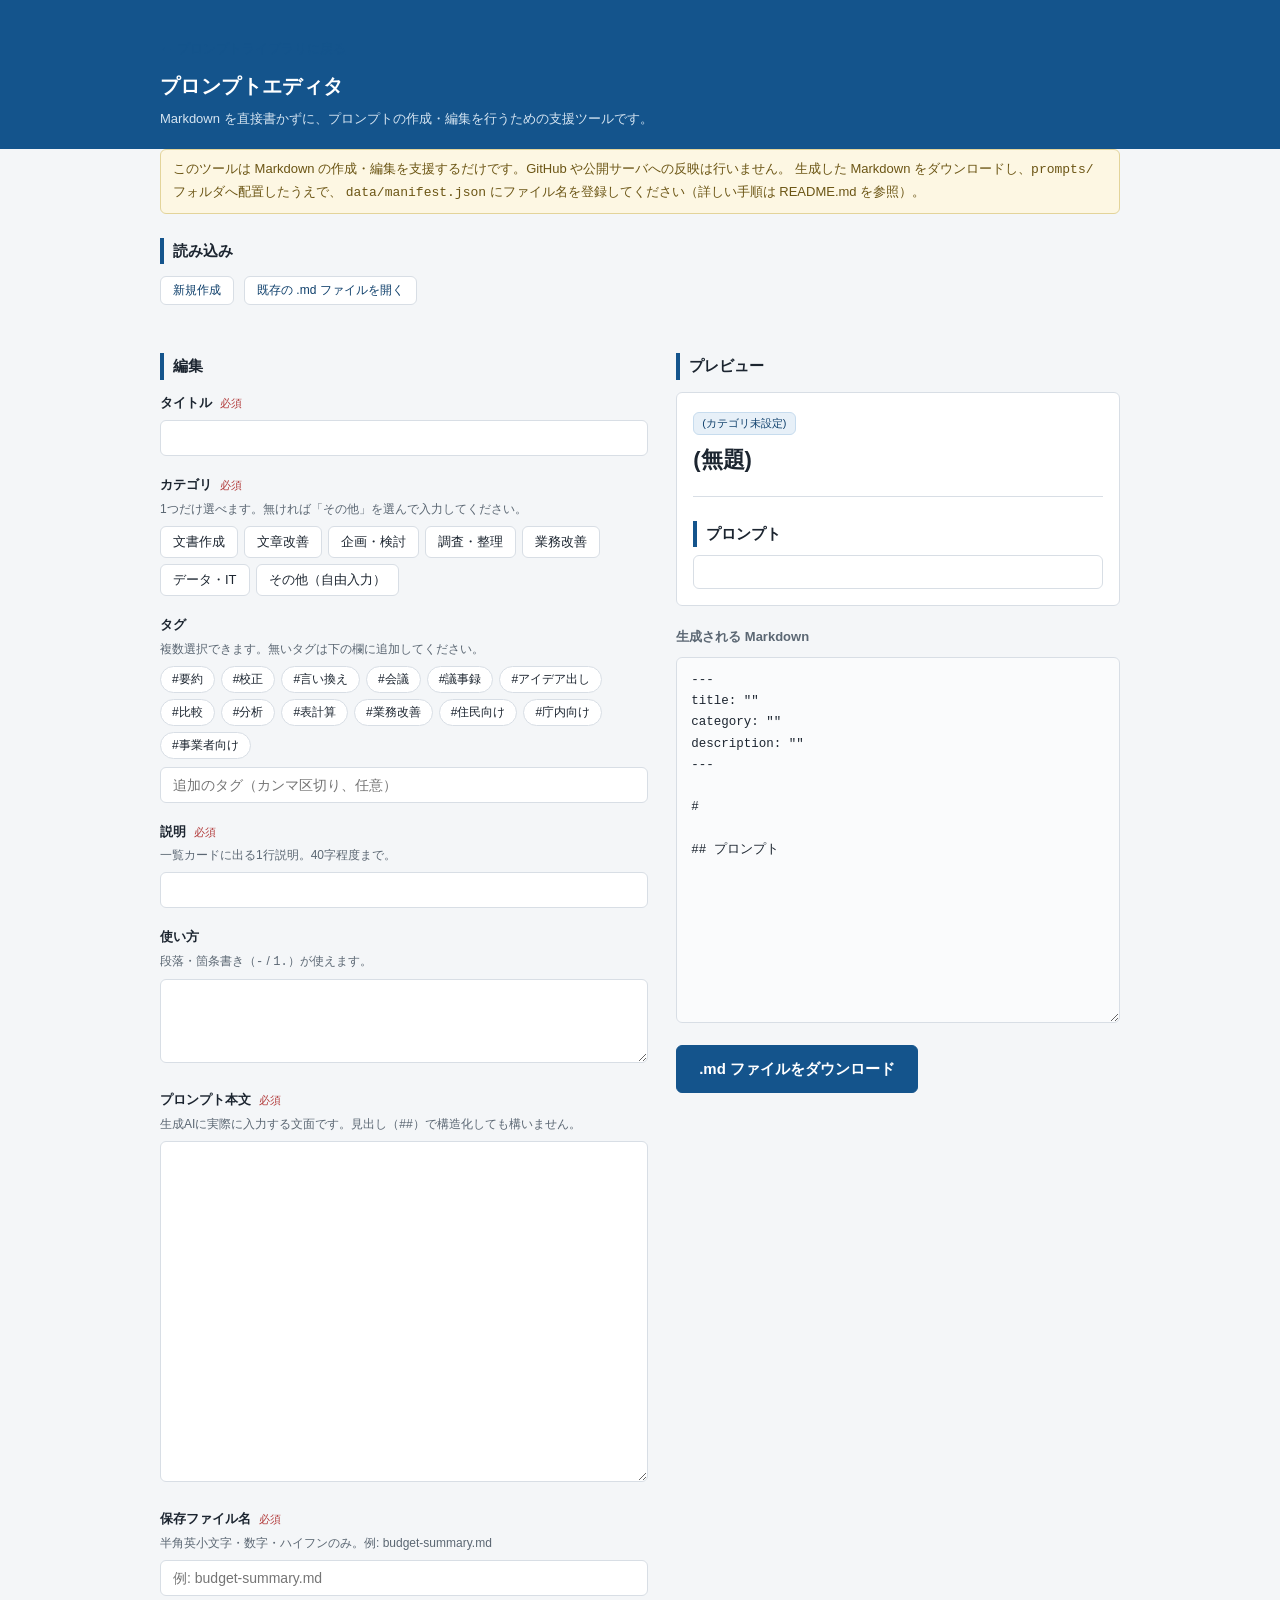
==== editor.html @ 0073bafc "プロンプトエディタ(editor.html)を追加 Markdown を直接書かずにプロンプトを作成・編集できる支援ツールを追加した。 front matter・本文の解析ロジックは js/promp" ====
<!DOCTYPE html>
<html lang="ja">
<head>
<meta charset="utf-8">
<meta name="viewport" content="width=device-width, initial-scale=1">
<title>プロンプトエディタ | プロンプトライブラリ</title>
<link rel="icon" href="data:image/svg+xml,%3Csvg xmlns=%27http://www.w3.org/2000/svg%27 viewBox=%270 0 16 16%27%3E%3Crect width=%2716%27 height=%2716%27 rx=%273%27 fill=%27%2314548c%27/%3E%3Cpath d=%27M4 5h8M4 8h8M4 11h5%27 stroke=%27%23fff%27 stroke-width=%271.5%27 stroke-linecap=%27round%27/%3E%3C/svg%3E">
<link rel="stylesheet" href="css/style.css">
<link rel="stylesheet" href="css/editor.css">
</head>
<body>

<header class="site-header">
  <div class="container">
    <a class="back-link" href="index.html">← プロンプトライブラリに戻る</a>
    <h1 class="site-title">プロンプトエディタ</h1>
    <p class="site-lead">Markdown を直接書かずに、プロンプトの作成・編集を行うための支援ツールです。</p>
  </div>
</header>

<main class="container editor-main">

  <div class="notice">
    このツールは Markdown の作成・編集を支援するだけです。GitHub や公開サーバへの反映は行いません。
    生成した Markdown をダウンロードし、<code>prompts/</code> フォルダへ配置したうえで、
    <code>data/manifest.json</code> にファイル名を登録してください（詳しい手順は README.md を参照）。
  </div>

  <section class="editor-section">
    <h2 class="editor-section-title">読み込み</h2>
    <div class="load-row">
      <button type="button" id="btn-new" class="button button-quiet">新規作成</button>
      <label class="button button-quiet file-label">
        既存の .md ファイルを開く
        <input type="file" id="file-input" accept=".md,.markdown,text/markdown" hidden>
      </label>
      <span id="load-status" class="load-status" role="status"></span>
    </div>
  </section>

  <div class="editor-grid">

    <section class="editor-section form-section">
      <h2 class="editor-section-title">編集</h2>

      <div class="field">
        <label for="f-title">タイトル <span class="req">必須</span></label>
        <input type="text" id="f-title" maxlength="60" autocomplete="off">
      </div>

      <div class="field">
        <span class="field-label">カテゴリ <span class="req">必須</span><span class="field-note">1つだけ選べます。無ければ「その他」を選んで入力してください。</span></span>
        <div id="category-chips" class="chips"></div>
        <input type="text" id="f-category-custom" class="field-inline-input" placeholder="カテゴリ名を入力" hidden autocomplete="off">
      </div>

      <div class="field">
        <span class="field-label">タグ<span class="field-note">複数選択できます。無いタグは下の欄に追加してください。</span></span>
        <div id="tag-chips" class="chips"></div>
        <input type="text" id="f-tags-custom" class="field-inline-input" placeholder="追加のタグ（カンマ区切り、任意）" autocomplete="off">
      </div>

      <div class="field">
        <label for="f-description">説明 <span class="req">必須</span><span class="field-note">一覧カードに出る1行説明。40字程度まで。</span></label>
        <input type="text" id="f-description" maxlength="80" autocomplete="off">
      </div>

      <div class="field">
        <label for="f-usage">使い方<span class="field-note">段落・箇条書き（<code>-</code> / <code>1.</code>）が使えます。</span></label>
        <textarea id="f-usage" rows="4"></textarea>
      </div>

      <div class="field">
        <label for="f-prompt">プロンプト本文 <span class="req">必須</span><span class="field-note">生成AIに実際に入力する文面です。見出し（##）で構造化しても構いません。</span></label>
        <textarea id="f-prompt" rows="14"></textarea>
      </div>

      <div class="field">
        <label for="f-filename">保存ファイル名 <span class="req">必須</span><span class="field-note">半角英小文字・数字・ハイフンのみ。例: budget-summary.md</span></label>
        <input type="text" id="f-filename" placeholder="例: budget-summary.md" autocomplete="off">
        <p id="filename-error" class="field-error" hidden></p>
      </div>
    </section>

    <section class="editor-section preview-section">
      <h2 class="editor-section-title">プレビュー</h2>
      <article id="preview-detail" class="detail preview-detail"></article>

      <h3 class="raw-heading">生成される Markdown</h3>
      <textarea id="raw-output" class="raw-output" readonly rows="16" aria-label="生成される Markdown"></textarea>

      <div class="save-row">
        <button type="button" id="btn-download" class="button button-primary" disabled>.md ファイルをダウンロード</button>
      </div>

      <div id="manifest-hint" class="notice manifest-hint" hidden>
        保存後、<code>prompts/</code> フォルダへ配置し、<code>data/manifest.json</code> の <code>prompts</code> 配列に次の行を追加してください。
        <pre class="manifest-snippet" id="manifest-snippet"></pre>
      </div>
    </section>

  </div>

</main>

<script src="js/prompt-parser.js"></script>
<script src="js/markdown.js"></script>
<script src="js/editor.js"></script>
</body>
</html>
---- css/style.css ----
/* Prompt Library — 画面スタイル（外部フォント・CDN 不使用） */

:root {
  --ink: #1c2530;
  --ink-soft: #5b6773;
  --line: #d8dee5;
  --line-soft: #e8ecf0;
  --bg: #f4f6f8;
  --panel: #ffffff;
  --accent: #14548c;
  --accent-dark: #0e3f6b;
  --accent-soft: #e7f0f8;
  --radius: 6px;
}

* { box-sizing: border-box; }

/* hidden 属性を .active-filters などの display 指定より優先させる */
[hidden] { display: none !important; }

html { scroll-behavior: smooth; }

body {
  margin: 0;
  background: var(--bg);
  color: var(--ink);
  font-family: "Meiryo", "Yu Gothic UI", "Yu Gothic", "Hiragino Kaku Gothic ProN", sans-serif;
  font-size: 15px;
  line-height: 1.75;
}

.container {
  max-width: 1000px;
  margin: 0 auto;
  padding: 0 20px;
}

/* ---------- ヘッダー / フッター ---------- */

.site-header {
  background: var(--accent);
  color: #fff;
  padding: 18px 0;
}

.site-title {
  margin: 0;
  font-size: 20px;
  letter-spacing: .02em;
}

.site-lead {
  margin: 4px 0 0;
  font-size: 13px;
  color: #d6e5f2;
}

.site-footer {
  margin-top: 48px;
  padding: 16px 0 32px;
  border-top: 1px solid var(--line);
  color: var(--ink-soft);
  font-size: 12px;
}

.site-footer p { margin: 0; }
.footer-editor-link { margin-top: 4px; }
.footer-editor-link a { color: var(--ink-soft); }

kbd {
  border: 1px solid var(--line);
  border-bottom-width: 2px;
  border-radius: 4px;
  padding: 0 5px;
  background: #fff;
  font-family: inherit;
  font-size: 11px;
}

/* ---------- 状態表示 ---------- */

.status {
  margin: 32px 0;
  color: var(--ink-soft);
}

.error {
  background: #fdf2f2;
  border: 1px solid #e6b8b8;
  border-left: 4px solid #b23b3b;
  border-radius: var(--radius);
  padding: 16px 20px;
  color: #7a2626;
}

.error p { margin: 0 0 8px; }
.error p:last-child { margin-bottom: 0; }
.error-hint { font-size: 13px; }

.notice {
  margin: 0 0 10px;
  padding: 8px 12px;
  background: #fdf7e3;
  border: 1px solid #e3d49a;
  border-radius: var(--radius);
  font-size: 13px;
  color: #6b5514;
}

/* ---------- 検索 ---------- */

.search-box {
  margin: 24px 0 20px;
}

.search-label {
  display: block;
  font-size: 13px;
  font-weight: bold;
  margin-bottom: 6px;
}

.search-input {
  width: 100%;
  padding: 12px 14px;
  font-size: 17px;
  font-family: inherit;
  color: var(--ink);
  background: var(--panel);
  border: 1px solid var(--line);
  border-radius: var(--radius);
}

.search-input:focus {
  outline: 2px solid var(--accent);
  outline-offset: 1px;
  border-color: var(--accent);
}

.search-hint {
  margin: 6px 0 0;
  font-size: 12px;
  color: var(--ink-soft);
}

/* ---------- 絞り込み ---------- */

.filter-group { margin-bottom: 16px; }

.filter-title {
  margin: 0 0 8px;
  font-size: 13px;
  font-weight: bold;
}

.filter-note {
  margin-left: 8px;
  font-weight: normal;
  color: var(--ink-soft);
  font-size: 12px;
}

.chips {
  display: flex;
  flex-wrap: wrap;
  gap: 6px;
}

.chip {
  display: inline-flex;
  align-items: center;
  gap: 6px;
  font: inherit;
  font-size: 13px;
  line-height: 1.4;
  cursor: pointer;
  background: var(--panel);
  color: var(--ink);
  border: 1px solid var(--line);
}

/* カテゴリは四角い区分、タグは丸いピルにして役割の違いを見た目で示す */
.chip-category {
  padding: 6px 12px;
  border-radius: var(--radius);
}

.chip-tag {
  padding: 4px 11px;
  border-radius: 999px;
  font-size: 12px;
}

.chip:hover { border-color: var(--accent); color: var(--accent); }

.chip:focus-visible {
  outline: 2px solid var(--accent);
  outline-offset: 1px;
}

.chip.is-on {
  background: var(--accent);
  border-color: var(--accent);
  color: #fff;
  font-weight: bold;
}

.chip.is-on:hover { background: var(--accent-dark); color: #fff; }

.chip.is-empty {
  color: #a7b0b9;
  background: #fafbfc;
}

.chip-count {
  font-size: 11px;
  color: var(--ink-soft);
  font-weight: normal;
}

.chip.is-on .chip-count { color: #cfe1f0; }
.chip.is-empty .chip-count { color: #bcc4cc; }

/* ---------- 現在の絞り込み ---------- */

.active-filters {
  display: flex;
  flex-wrap: wrap;
  align-items: center;
  gap: 8px;
  margin: 16px 0;
  padding: 10px 14px;
  background: var(--accent-soft);
  border: 1px solid #c7dcee;
  border-radius: var(--radius);
}

.active-label {
  font-size: 12px;
  font-weight: bold;
  color: var(--accent-dark);
}

.active-item {
  display: inline-flex;
  align-items: center;
  gap: 6px;
  font: inherit;
  font-size: 12px;
  padding: 3px 10px;
  background: var(--panel);
  border: 1px solid #b6cfe3;
  border-radius: 999px;
  color: var(--accent-dark);
  cursor: pointer;
}

.active-item:hover { background: #fff0f0; border-color: #d09a9a; color: #8a2b2b; }
.active-x { font-size: 14px; line-height: 1; }

.active-reset {
  margin-left: auto;
  font: inherit;
  font-size: 12px;
  padding: 3px 10px;
  background: transparent;
  border: 1px solid var(--accent);
  border-radius: var(--radius);
  color: var(--accent-dark);
  cursor: pointer;
}

.active-reset:hover { background: var(--accent); color: #fff; }

/* ---------- 一覧 ---------- */

.results-header {
  display: flex;
  align-items: baseline;
  margin: 18px 0 10px;
}

.count { font-size: 13px; color: var(--ink-soft); }

.results {
  display: grid;
  grid-template-columns: repeat(auto-fill, minmax(300px, 1fr));
  gap: 12px;
}

.card {
  display: flex;
  flex-direction: column;
  background: var(--panel);
  border: 1px solid var(--line);
  border-radius: var(--radius);
}

.card:hover { border-color: var(--accent); }

.card-main {
  display: block;
  padding: 14px 16px 10px;
  text-decoration: none;
  color: inherit;
  flex: 1;
}

.card-main:focus-visible {
  outline: 2px solid var(--accent);
  outline-offset: -2px;
}

.card-category {
  display: inline-block;
  font-size: 11px;
  padding: 1px 8px;
  border-radius: var(--radius);
  background: var(--accent-soft);
  color: var(--accent-dark);
  border: 1px solid #c7dcee;
}

.card-title {
  margin: 8px 0 4px;
  font-size: 15px;
  line-height: 1.5;
  color: var(--accent-dark);
}

.card-main:hover .card-title { text-decoration: underline; }

.card-description {
  margin: 0;
  font-size: 13px;
  color: var(--ink-soft);
}

.card-footer {
  display: flex;
  align-items: flex-end;
  justify-content: space-between;
  gap: 10px;
  padding: 0 16px 12px;
}

.card-tags, .detail-tags {
  display: flex;
  flex-wrap: wrap;
  gap: 4px;
}

.tag {
  font-size: 11px;
  padding: 1px 8px;
  border-radius: 999px;
  background: #f0f3f6;
  border: 1px solid var(--line-soft);
  color: var(--ink-soft);
}

.tag-button {
  font-family: inherit;
  cursor: pointer;
}

.tag-button:hover {
  background: var(--accent-soft);
  border-color: #c7dcee;
  color: var(--accent-dark);
}

.tag-button:focus-visible {
  outline: 2px solid var(--accent);
  outline-offset: 1px;
}

.empty {
  grid-column: 1 / -1;
  padding: 32px 0;
  text-align: center;
  color: var(--ink-soft);
}

.link-button {
  font: inherit;
  background: none;
  border: none;
  padding: 0 0 0 6px;
  color: var(--accent);
  text-decoration: underline;
  cursor: pointer;
}

/* ---------- ボタン ---------- */

.button {
  font: inherit;
  cursor: pointer;
  border-radius: var(--radius);
  white-space: nowrap;
}

.button:focus-visible {
  outline: 2px solid var(--accent);
  outline-offset: 2px;
}

.button-primary {
  padding: 10px 22px;
  font-size: 15px;
  font-weight: bold;
  background: var(--accent);
  border: 1px solid var(--accent);
  color: #fff;
}

.button-primary:hover { background: var(--accent-dark); }

.button-quiet {
  padding: 3px 12px;
  font-size: 12px;
  background: var(--panel);
  border: 1px solid var(--line);
  color: var(--accent-dark);
}

.button-quiet:hover { border-color: var(--accent); background: var(--accent-soft); }

.button.is-done {
  background: #1c6b45;
  border-color: #1c6b45;
  color: #fff;
}

/* ---------- 詳細 ---------- */

.detail { padding-bottom: 8px; }

.back-link {
  display: inline-block;
  margin: 20px 0 12px;
  font-size: 13px;
  color: var(--accent);
}

.detail-header {
  padding-bottom: 14px;
  border-bottom: 1px solid var(--line);
}

.detail-title {
  margin: 8px 0 6px;
  font-size: 22px;
  line-height: 1.5;
}

.detail-description {
  margin: 0 0 10px;
  color: var(--ink-soft);
}

.detail-section { margin-top: 24px; }

.detail-section h3 {
  margin: 0 0 8px;
  font-size: 15px;
  padding-left: 9px;
  border-left: 4px solid var(--accent);
}

.prose { font-size: 14px; }
.prose p { margin: 0 0 8px; }
.prose ul, .prose ol { margin: 0 0 8px; padding-left: 1.6em; }
.prose code {
  background: #eef1f4;
  border-radius: 3px;
  padding: 1px 4px;
  font-size: 13px;
}

.prompt-bar {
  display: flex;
  align-items: center;
  justify-content: space-between;
  gap: 12px;
  flex-wrap: wrap;
  margin-bottom: 10px;
}

.prompt-bar h3 { margin: 0; }

.prompt-body {
  margin: 0;
  padding: 16px 18px;
  background: var(--panel);
  border: 1px solid var(--line);
  border-radius: var(--radius);
  font-family: "Consolas", "Menlo", "Yu Gothic", monospace;
  font-size: 13.5px;
  line-height: 1.85;
  white-space: pre-wrap;
  word-break: break-word;
  overflow-wrap: anywhere;
}

/* ---------- 補助 ---------- */

.sr-only {
  position: absolute;
  width: 1px;
  height: 1px;
  padding: 0;
  margin: -1px;
  overflow: hidden;
  clip: rect(0 0 0 0);
  white-space: nowrap;
  border: 0;
}

@media (max-width: 640px) {
  .results { grid-template-columns: 1fr; }
  .container { padding: 0 14px; }
  .active-reset { margin-left: 0; }
}

/* 詳細を開いたときにフォーカスを移すが、輪郭線は表示しない */
.detail:focus { outline: none; }
---- css/editor.css ----
/* プロンプトエディタ専用スタイル（style.css を前提に、フォーム・プレビューの分だけ追加する） */

.editor-main { padding-bottom: 40px; }

.back-link { display: inline-block; margin-bottom: 8px; }

.editor-section { margin: 24px 0; }

.editor-section-title {
  margin: 0 0 12px;
  font-size: 15px;
  padding-left: 9px;
  border-left: 4px solid var(--accent);
}

.load-row {
  display: flex;
  align-items: center;
  flex-wrap: wrap;
  gap: 10px;
}

.file-label { display: inline-flex; align-items: center; }

.load-status {
  font-size: 13px;
  color: var(--ink-soft);
}

.editor-grid {
  display: grid;
  grid-template-columns: minmax(0, 1.1fr) minmax(0, 1fr);
  gap: 28px;
  align-items: start;
}

.field { margin-bottom: 18px; }

.field label,
.field-label {
  display: block;
  font-size: 13px;
  font-weight: bold;
  margin-bottom: 6px;
}

.req {
  margin-left: 4px;
  font-size: 11px;
  font-weight: normal;
  color: #b23b3b;
}

.field-note {
  display: block;
  margin-top: 2px;
  font-weight: normal;
  color: var(--ink-soft);
  font-size: 12px;
}

.field input[type="text"],
.field textarea,
.field-inline-input {
  width: 100%;
  padding: 9px 12px;
  font-size: 14px;
  font-family: inherit;
  color: var(--ink);
  background: var(--panel);
  border: 1px solid var(--line);
  border-radius: var(--radius);
}

.field-inline-input { margin-top: 8px; }

.field input:focus,
.field textarea:focus,
.field-inline-input:focus {
  outline: 2px solid var(--accent);
  outline-offset: 1px;
  border-color: var(--accent);
}

.field textarea { resize: vertical; }

#f-prompt {
  font-family: "Consolas", "Menlo", "Yu Gothic", monospace;
  font-size: 13.5px;
  line-height: 1.7;
}

.field-error {
  margin: 6px 0 0;
  font-size: 12px;
  color: #b23b3b;
}

.preview-section { position: sticky; top: 12px; }

.preview-detail {
  padding: 4px 0 8px;
  border: 1px solid var(--line);
  border-radius: var(--radius);
  padding: 16px;
  background: var(--panel);
  min-height: 80px;
}

.raw-heading {
  margin: 20px 0 8px;
  font-size: 13px;
  color: var(--ink-soft);
}

.raw-output {
  width: 100%;
  padding: 12px 14px;
  font-family: "Consolas", "Menlo", "Yu Gothic", monospace;
  font-size: 12.5px;
  line-height: 1.7;
  color: var(--ink);
  background: #fafbfc;
  border: 1px solid var(--line);
  border-radius: var(--radius);
  resize: vertical;
}

.save-row { margin-top: 14px; }

.manifest-hint { margin-top: 14px; font-size: 13px; }

.manifest-snippet {
  margin: 8px 0 0;
  padding: 8px 10px;
  background: #fff;
  border: 1px solid #e3d49a;
  border-radius: var(--radius);
  font-family: "Consolas", "Menlo", "Yu Gothic", monospace;
  font-size: 12.5px;
  white-space: pre-wrap;
  word-break: break-word;
}

@media (max-width: 900px) {
  .editor-grid { grid-template-columns: 1fr; }
  .preview-section { position: static; }
}
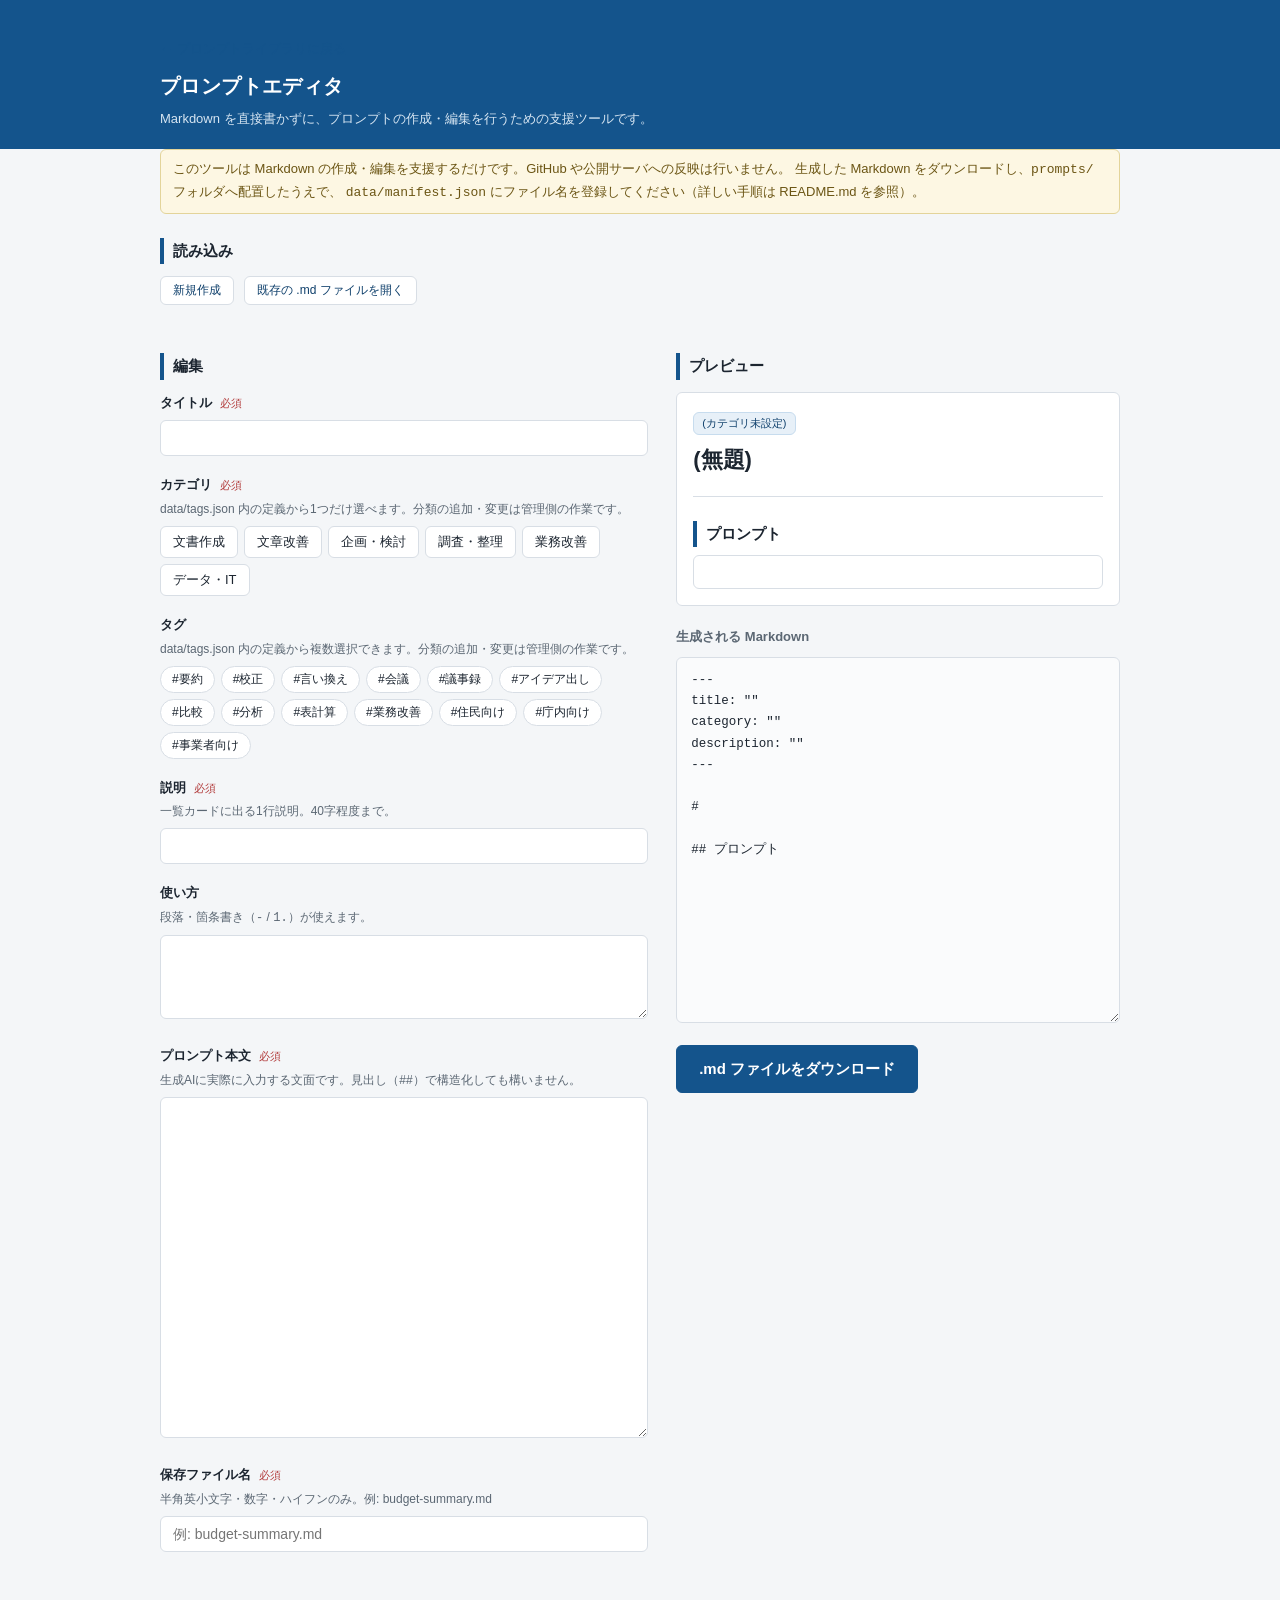
==== commit 41bc4def: "Editorのカテゴリ・タグ選択を定義済み値のみに限定 カテゴリの自由入力（その他）とタグの自由追加欄を削除し、data/tags.json に定義された値からの選択のみに限定した。分類体系の追加・変" ====
--- a/editor.html
+++ b/editor.html
@@ -49,15 +49,15 @@
       </div>
 
       <div class="field">
-        <span class="field-label">カテゴリ <span class="req">必須</span><span class="field-note">1つだけ選べます。無ければ「その他」を選んで入力してください。</span></span>
+        <span class="field-label">カテゴリ <span class="req">必須</span><span class="field-note">data/tags.json 内の定義から1つだけ選べます。分類の追加・変更は管理側の作業です。</span></span>
         <div id="category-chips" class="chips"></div>
-        <input type="text" id="f-category-custom" class="field-inline-input" placeholder="カテゴリ名を入力" hidden autocomplete="off">
+        <p id="category-warning" class="field-warning" hidden></p>
       </div>
 
       <div class="field">
-        <span class="field-label">タグ<span class="field-note">複数選択できます。無いタグは下の欄に追加してください。</span></span>
+        <span class="field-label">タグ<span class="field-note">data/tags.json 内の定義から複数選択できます。分類の追加・変更は管理側の作業です。</span></span>
         <div id="tag-chips" class="chips"></div>
-        <input type="text" id="f-tags-custom" class="field-inline-input" placeholder="追加のタグ（カンマ区切り、任意）" autocomplete="off">
+        <p id="tag-warning" class="field-warning" hidden></p>
       </div>
 
       <div class="field">
--- a/css/editor.css
+++ b/css/editor.css
@@ -60,8 +60,7 @@
 }
 
 .field input[type="text"],
-.field textarea,
-.field-inline-input {
+.field textarea {
   width: 100%;
   padding: 9px 12px;
   font-size: 14px;
@@ -72,17 +71,29 @@
   border-radius: var(--radius);
 }
 
-.field-inline-input { margin-top: 8px; }
-
 .field input:focus,
-.field textarea:focus,
-.field-inline-input:focus {
+.field textarea:focus {
   outline: 2px solid var(--accent);
   outline-offset: 1px;
   border-color: var(--accent);
 }
 
 .field textarea { resize: vertical; }
+
+/* 未定義（data/tags.json に無い）カテゴリ・タグの表示。追加はできず、値の保持と削除のみ操作できる。 */
+.chip-unknown {
+  background: #fdf7e3;
+  border-color: #e3d49a;
+  color: #6b5514;
+}
+
+.chip-unknown:hover { background: #fbefc9; border-color: #d8c374; color: #6b5514; }
+
+.field-warning {
+  margin: 8px 0 0;
+  font-size: 12px;
+  color: #6b5514;
+}
 
 #f-prompt {
   font-family: "Consolas", "Menlo", "Yu Gothic", monospace;
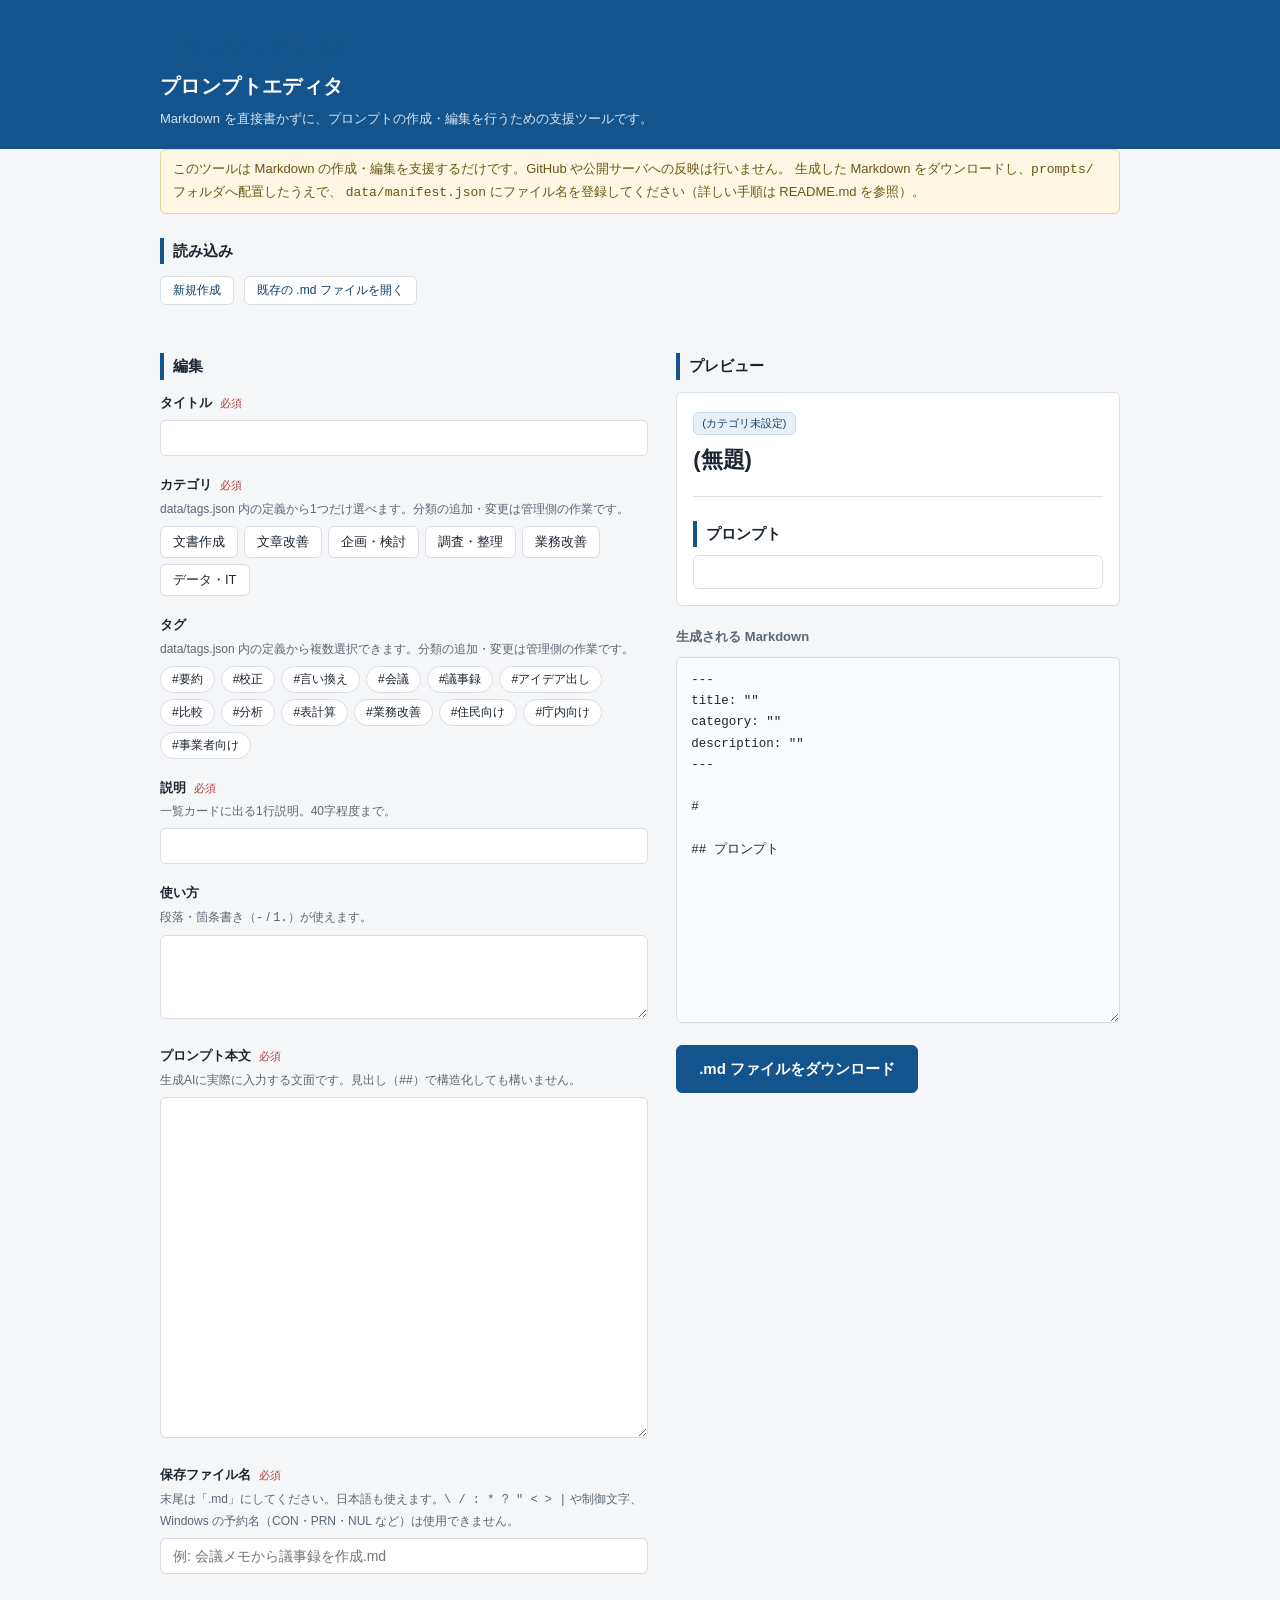
==== commit 6077a80b: "Editorの保存ファイル名を日本語対応・Windows安全な検証に変更 これまで「半角英小文字・数字・ハイフンのみ」に制限していた保存ファイル 名を、日本語を含む Windows / IIS で安全" ====
--- a/editor.html
+++ b/editor.html
@@ -76,8 +76,8 @@
       </div>
 
       <div class="field">
-        <label for="f-filename">保存ファイル名 <span class="req">必須</span><span class="field-note">半角英小文字・数字・ハイフンのみ。例: budget-summary.md</span></label>
-        <input type="text" id="f-filename" placeholder="例: budget-summary.md" autocomplete="off">
+        <label for="f-filename">保存ファイル名 <span class="req">必須</span><span class="field-note">末尾は「.md」にしてください。日本語も使えます。<code>\ / : * ? " &lt; &gt; |</code> や制御文字、Windows の予約名（CON・PRN・NUL など）は使用できません。</span></label>
+        <input type="text" id="f-filename" placeholder="例: 会議メモから議事録を作成.md" autocomplete="off">
         <p id="filename-error" class="field-error" hidden></p>
       </div>
     </section>
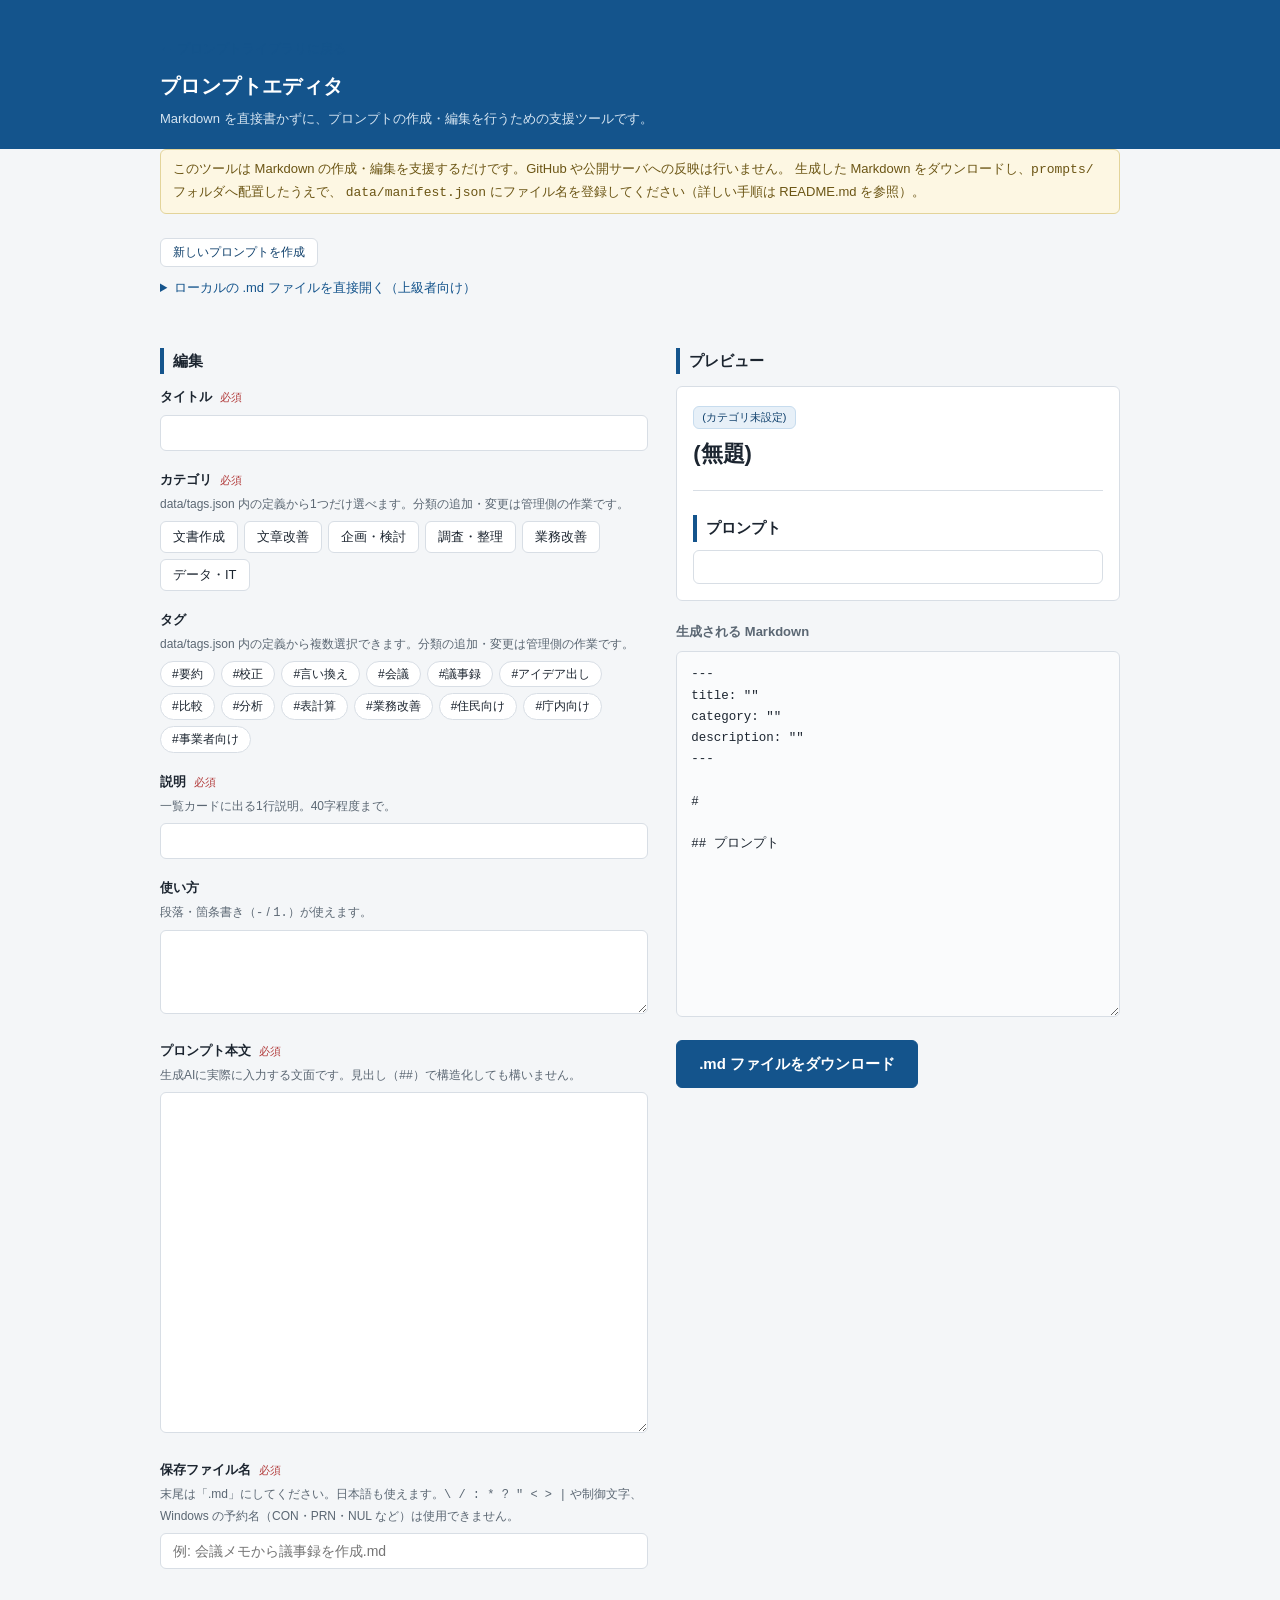
==== commit 7b15f760: "一般職員向けの導線を整理（プロンプトの共有・編集への入口を追加） README やファイル構成を意識しなくても「探す・共有する・改善する」を 直感的に行えるよう、静的構成のままナビゲーションを整理した" ====
--- a/editor.html
+++ b/editor.html
@@ -27,15 +27,17 @@
   </div>
 
   <section class="editor-section">
-    <h2 class="editor-section-title">読み込み</h2>
     <div class="load-row">
-      <button type="button" id="btn-new" class="button button-quiet">新規作成</button>
+      <button type="button" id="btn-new" class="button button-quiet">新しいプロンプトを作成</button>
+      <span id="load-status" class="load-status" role="status"></span>
+    </div>
+    <details class="aux-load">
+      <summary>ローカルの .md ファイルを直接開く（上級者向け）</summary>
       <label class="button button-quiet file-label">
-        既存の .md ファイルを開く
+        ファイルを選択
         <input type="file" id="file-input" accept=".md,.markdown,text/markdown" hidden>
       </label>
-      <span id="load-status" class="load-status" role="status"></span>
-    </div>
+    </details>
   </section>
 
   <div class="editor-grid">
--- a/css/style.css
+++ b/css/style.css
@@ -43,6 +43,14 @@
   padding: 18px 0;
 }
 
+.site-header-inner {
+  display: flex;
+  align-items: center;
+  justify-content: space-between;
+  flex-wrap: wrap;
+  gap: 12px;
+}
+
 .site-title {
   margin: 0;
   font-size: 20px;
@@ -55,6 +63,25 @@
   color: #d6e5f2;
 }
 
+/* ヘッダー上の主要導線（新しいプロンプトを共有する） */
+.button-cta {
+  flex-shrink: 0;
+  padding: 10px 18px;
+  font-size: 14px;
+  font-weight: bold;
+  background: #fff;
+  border: 1px solid #fff;
+  color: var(--accent-dark);
+  text-decoration: none;
+}
+
+.button-cta:hover { background: #eef4fa; }
+
+.button-cta:focus-visible {
+  outline: 2px solid #fff;
+  outline-offset: 2px;
+}
+
 .site-footer {
   margin-top: 48px;
   padding: 16px 0 32px;
@@ -64,8 +91,6 @@
 }
 
 .site-footer p { margin: 0; }
-.footer-editor-link { margin-top: 4px; }
-.footer-editor-link a { color: var(--ink-soft); }
 
 kbd {
   border: 1px solid var(--line);
@@ -395,10 +420,12 @@
 /* ---------- ボタン ---------- */
 
 .button {
+  display: inline-block;
   font: inherit;
   cursor: pointer;
   border-radius: var(--radius);
   white-space: nowrap;
+  text-decoration: none;
 }
 
 .button:focus-visible {
@@ -489,6 +516,13 @@
 }
 
 .prompt-bar h3 { margin: 0; }
+
+.prompt-bar-actions {
+  display: flex;
+  align-items: center;
+  gap: 10px;
+  flex-wrap: wrap;
+}
 
 .prompt-body {
   margin: 0;
--- a/css/editor.css
+++ b/css/editor.css
@@ -26,6 +26,20 @@
   font-size: 13px;
   color: var(--ink-soft);
 }
+
+/* 補助的な読み込み手段（ローカルファイルを直接開く）。主要導線にはしない。 */
+.aux-load {
+  margin-top: 10px;
+  font-size: 13px;
+  color: var(--ink-soft);
+}
+
+.aux-load summary {
+  cursor: pointer;
+  color: var(--accent);
+}
+
+.aux-load .file-label { margin-top: 8px; }
 
 .editor-grid {
   display: grid;
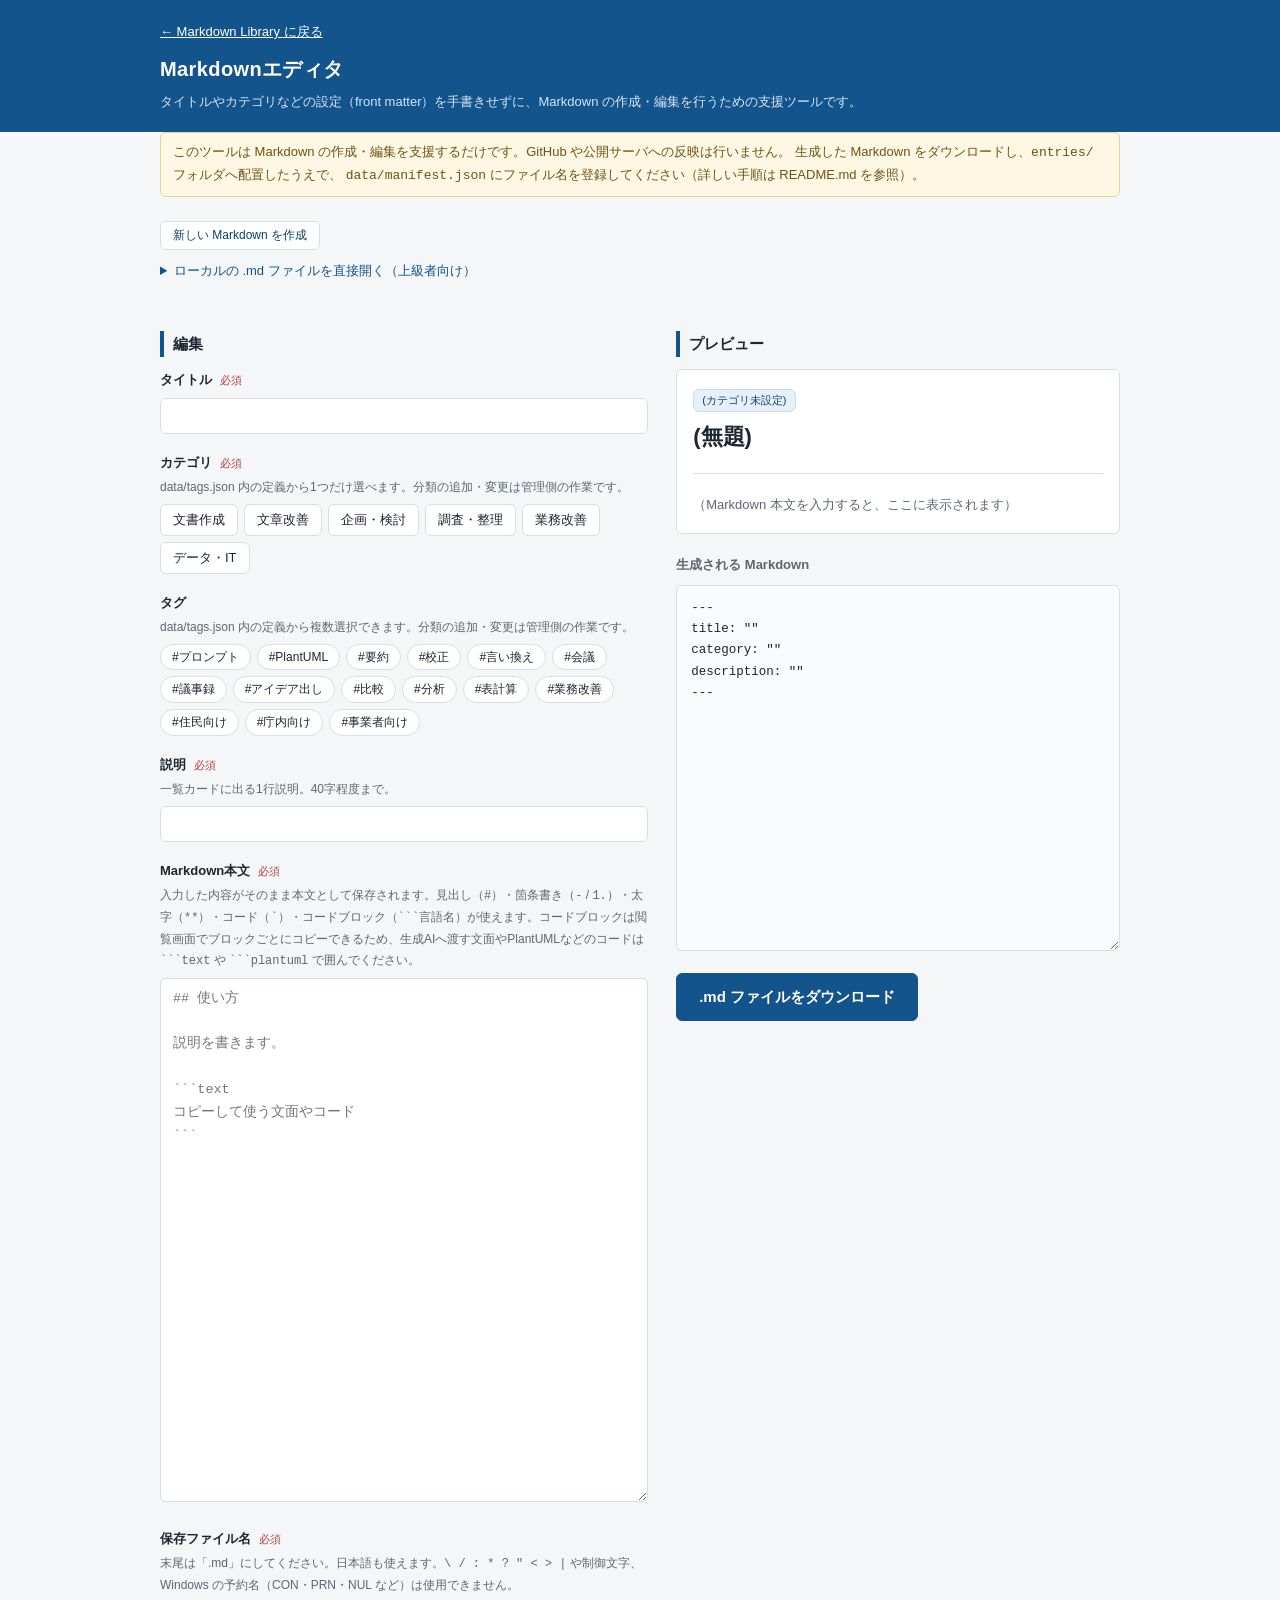
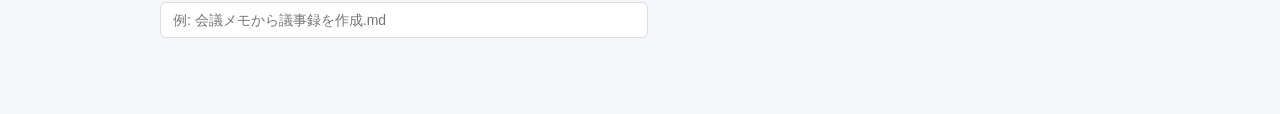
==== commit 5a4d0e31: "プロンプトライブラリを汎用の Markdown Library へ一般化 - prompts/ → entries/、manifest.json の prompts → entries に変更 - j" ====
--- a/editor.html
+++ b/editor.html
@@ -3,7 +3,7 @@
 <head>
 <meta charset="utf-8">
 <meta name="viewport" content="width=device-width, initial-scale=1">
-<title>プロンプトエディタ | プロンプトライブラリ</title>
+<title>Markdownエディタ | Markdown Library</title>
 <link rel="icon" href="data:image/svg+xml,%3Csvg xmlns=%27http://www.w3.org/2000/svg%27 viewBox=%270 0 16 16%27%3E%3Crect width=%2716%27 height=%2716%27 rx=%273%27 fill=%27%2314548c%27/%3E%3Cpath d=%27M4 5h8M4 8h8M4 11h5%27 stroke=%27%23fff%27 stroke-width=%271.5%27 stroke-linecap=%27round%27/%3E%3C/svg%3E">
 <link rel="stylesheet" href="css/style.css">
 <link rel="stylesheet" href="css/editor.css">
@@ -12,9 +12,9 @@
 
 <header class="site-header">
   <div class="container">
-    <a class="back-link" href="index.html">← プロンプトライブラリに戻る</a>
-    <h1 class="site-title">プロンプトエディタ</h1>
-    <p class="site-lead">Markdown を直接書かずに、プロンプトの作成・編集を行うための支援ツールです。</p>
+    <a class="back-link" href="index.html">← Markdown Library に戻る</a>
+    <h1 class="site-title">Markdownエディタ</h1>
+    <p class="site-lead">タイトルやカテゴリなどの設定（front matter）を手書きせずに、Markdown の作成・編集を行うための支援ツールです。</p>
   </div>
 </header>
 
@@ -22,13 +22,13 @@
 
   <div class="notice">
     このツールは Markdown の作成・編集を支援するだけです。GitHub や公開サーバへの反映は行いません。
-    生成した Markdown をダウンロードし、<code>prompts/</code> フォルダへ配置したうえで、
+    生成した Markdown をダウンロードし、<code>entries/</code> フォルダへ配置したうえで、
     <code>data/manifest.json</code> にファイル名を登録してください（詳しい手順は README.md を参照）。
   </div>
 
   <section class="editor-section">
     <div class="load-row">
-      <button type="button" id="btn-new" class="button button-quiet">新しいプロンプトを作成</button>
+      <button type="button" id="btn-new" class="button button-quiet">新しい Markdown を作成</button>
       <span id="load-status" class="load-status" role="status"></span>
     </div>
     <details class="aux-load">
@@ -68,13 +68,8 @@
       </div>
 
       <div class="field">
-        <label for="f-usage">使い方<span class="field-note">段落・箇条書き（<code>-</code> / <code>1.</code>）が使えます。</span></label>
-        <textarea id="f-usage" rows="4"></textarea>
-      </div>
-
-      <div class="field">
-        <label for="f-prompt">プロンプト本文 <span class="req">必須</span><span class="field-note">生成AIに実際に入力する文面です。見出し（##）で構造化しても構いません。</span></label>
-        <textarea id="f-prompt" rows="14"></textarea>
+        <label for="f-body">Markdown本文 <span class="req">必須</span><span class="field-note">入力した内容がそのまま本文として保存されます。見出し（<code>#</code>）・箇条書き（<code>-</code> / <code>1.</code>）・太字（<code>**</code>）・コード（<code>`</code>）・コードブロック（<code>```言語名</code>）が使えます。コードブロックは閲覧画面でブロックごとにコピーできるため、生成AIへ渡す文面やPlantUMLなどのコードは <code>```text</code> や <code>```plantuml</code> で囲んでください。</span></label>
+        <textarea id="f-body" rows="22" spellcheck="false" placeholder="## 使い方&#10;&#10;説明を書きます。&#10;&#10;```text&#10;コピーして使う文面やコード&#10;```"></textarea>
       </div>
 
       <div class="field">
@@ -96,7 +91,7 @@
       </div>
 
       <div id="manifest-hint" class="notice manifest-hint" hidden>
-        保存後、<code>prompts/</code> フォルダへ配置し、<code>data/manifest.json</code> の <code>prompts</code> 配列に次の行を追加してください。
+        保存後、<code>entries/</code> フォルダへ配置し、<code>data/manifest.json</code> の <code>entries</code> 配列に次の行を追加してください。
         <pre class="manifest-snippet" id="manifest-snippet"></pre>
       </div>
     </section>
@@ -105,8 +100,9 @@
 
 </main>
 
-<script src="js/prompt-parser.js"></script>
+<script src="js/entry-parser.js"></script>
 <script src="js/markdown.js"></script>
+<script src="js/clipboard.js"></script>
 <script src="js/editor.js"></script>
 </body>
 </html>
--- a/css/style.css
+++ b/css/style.css
@@ -1,4 +1,4 @@
-/* Prompt Library — 画面スタイル（外部フォント・CDN 不使用） */
+/* Markdown Library — 画面スタイル（外部フォント・CDN 不使用） */
 
 :root {
   --ink: #1c2530;
@@ -63,7 +63,7 @@
   color: #d6e5f2;
 }
 
-/* ヘッダー上の主要導線（新しいプロンプトを共有する） */
+/* ヘッダー上の主要導線（Markdown を追加する） */
 .button-cta {
   flex-shrink: 0;
   padding: 10px 18px;
@@ -487,55 +487,101 @@
   color: var(--ink-soft);
 }
 
-.detail-section { margin-top: 24px; }
-
-.detail-section h3 {
-  margin: 0 0 8px;
-  font-size: 15px;
-  padding-left: 9px;
-  border-left: 4px solid var(--accent);
-}
-
-.prose { font-size: 14px; }
-.prose p { margin: 0 0 8px; }
-.prose ul, .prose ol { margin: 0 0 8px; padding-left: 1.6em; }
-.prose code {
+/* 詳細画面の操作（Markdownをコピー・編集） */
+.detail-actions {
+  display: flex;
+  align-items: center;
+  gap: 10px;
+  flex-wrap: wrap;
+  margin: 16px 0 4px;
+}
+
+.detail-actions-note {
+  flex-basis: 100%;
+  margin: 0;
+  font-size: 12px;
+  color: var(--ink-soft);
+}
+
+/* ---------- Markdown 本文 ---------- */
+/* 見出しは文書構造上 h3〜h6 で出力し、見た目は元のレベル（md-h1〜md-h6）に合わせる */
+
+.markdown-body {
+  margin-top: 20px;
+  font-size: 14px;
+  overflow-wrap: anywhere;
+}
+
+.markdown-body > :first-child { margin-top: 0; }
+
+.markdown-body h3,
+.markdown-body h4,
+.markdown-body h5,
+.markdown-body h6 {
+  margin: 24px 0 8px;
+  line-height: 1.5;
+}
+
+.markdown-body .md-h1 { font-size: 19px; padding-bottom: 4px; border-bottom: 1px solid var(--line); }
+.markdown-body .md-h2 { font-size: 16px; padding-left: 9px; border-left: 4px solid var(--accent); }
+.markdown-body .md-h3 { font-size: 15px; }
+.markdown-body .md-h4,
+.markdown-body .md-h5,
+.markdown-body .md-h6 { font-size: 14px; }
+
+.markdown-body p { margin: 0 0 10px; }
+.markdown-body ul, .markdown-body ol { margin: 0 0 10px; padding-left: 1.6em; }
+.markdown-body li > ul, .markdown-body li > ol { margin-bottom: 0; }
+.markdown-body hr { margin: 20px 0; border: 0; border-top: 1px solid var(--line); }
+
+.markdown-body code {
   background: #eef1f4;
   border-radius: 3px;
   padding: 1px 4px;
-  font-size: 13px;
-}
-
-.prompt-bar {
+  font-family: "Consolas", "Menlo", "Yu Gothic", monospace;
+  font-size: 13px;
+}
+
+/* コードブロック（言語名とコピーボタン付き） */
+.code-block {
+  margin: 0 0 14px;
+  background: var(--panel);
+  border: 1px solid var(--line);
+  border-radius: var(--radius);
+}
+
+.code-block-bar {
   display: flex;
   align-items: center;
   justify-content: space-between;
-  gap: 12px;
-  flex-wrap: wrap;
-  margin-bottom: 10px;
-}
-
-.prompt-bar h3 { margin: 0; }
-
-.prompt-bar-actions {
-  display: flex;
-  align-items: center;
   gap: 10px;
-  flex-wrap: wrap;
-}
-
-.prompt-body {
+  padding: 4px 8px 4px 14px;
+  background: #f7f9fb;
+  border-bottom: 1px solid var(--line-soft);
+  border-radius: var(--radius) var(--radius) 0 0;
+}
+
+.code-lang {
+  font-family: "Consolas", "Menlo", "Yu Gothic", monospace;
+  font-size: 12px;
+  color: var(--ink-soft);
+}
+
+.code-block pre {
   margin: 0;
-  padding: 16px 18px;
-  background: var(--panel);
-  border: 1px solid var(--line);
-  border-radius: var(--radius);
+  padding: 14px 18px;
   font-family: "Consolas", "Menlo", "Yu Gothic", monospace;
   font-size: 13.5px;
   line-height: 1.85;
   white-space: pre-wrap;
   word-break: break-word;
   overflow-wrap: anywhere;
+}
+
+.markdown-body .code-block code {
+  padding: 0;
+  background: none;
+  font-size: inherit;
 }
 
 /* ---------- 補助 ---------- */
--- a/css/editor.css
+++ b/css/editor.css
@@ -1,8 +1,11 @@
-/* プロンプトエディタ専用スタイル（style.css を前提に、フォーム・プレビューの分だけ追加する） */
+/* Markdown エディタ専用スタイル（style.css を前提に、フォーム・プレビューの分だけ追加する） */
 
 .editor-main { padding-bottom: 40px; }
 
 .back-link { display: inline-block; margin-bottom: 8px; }
+
+/* ヘッダー（濃い背景）の上に置くため、文字色を白にする */
+.site-header .back-link { color: #fff; margin-top: 0; }
 
 .editor-section { margin: 24px 0; }
 
@@ -109,7 +112,7 @@
   color: #6b5514;
 }
 
-#f-prompt {
+#f-body {
   font-family: "Consolas", "Menlo", "Yu Gothic", monospace;
   font-size: 13.5px;
   line-height: 1.7;
@@ -130,6 +133,12 @@
   padding: 16px;
   background: var(--panel);
   min-height: 80px;
+}
+
+.preview-empty {
+  margin: 20px 0 0;
+  font-size: 13px;
+  color: var(--ink-soft);
 }
 
 .raw-heading {
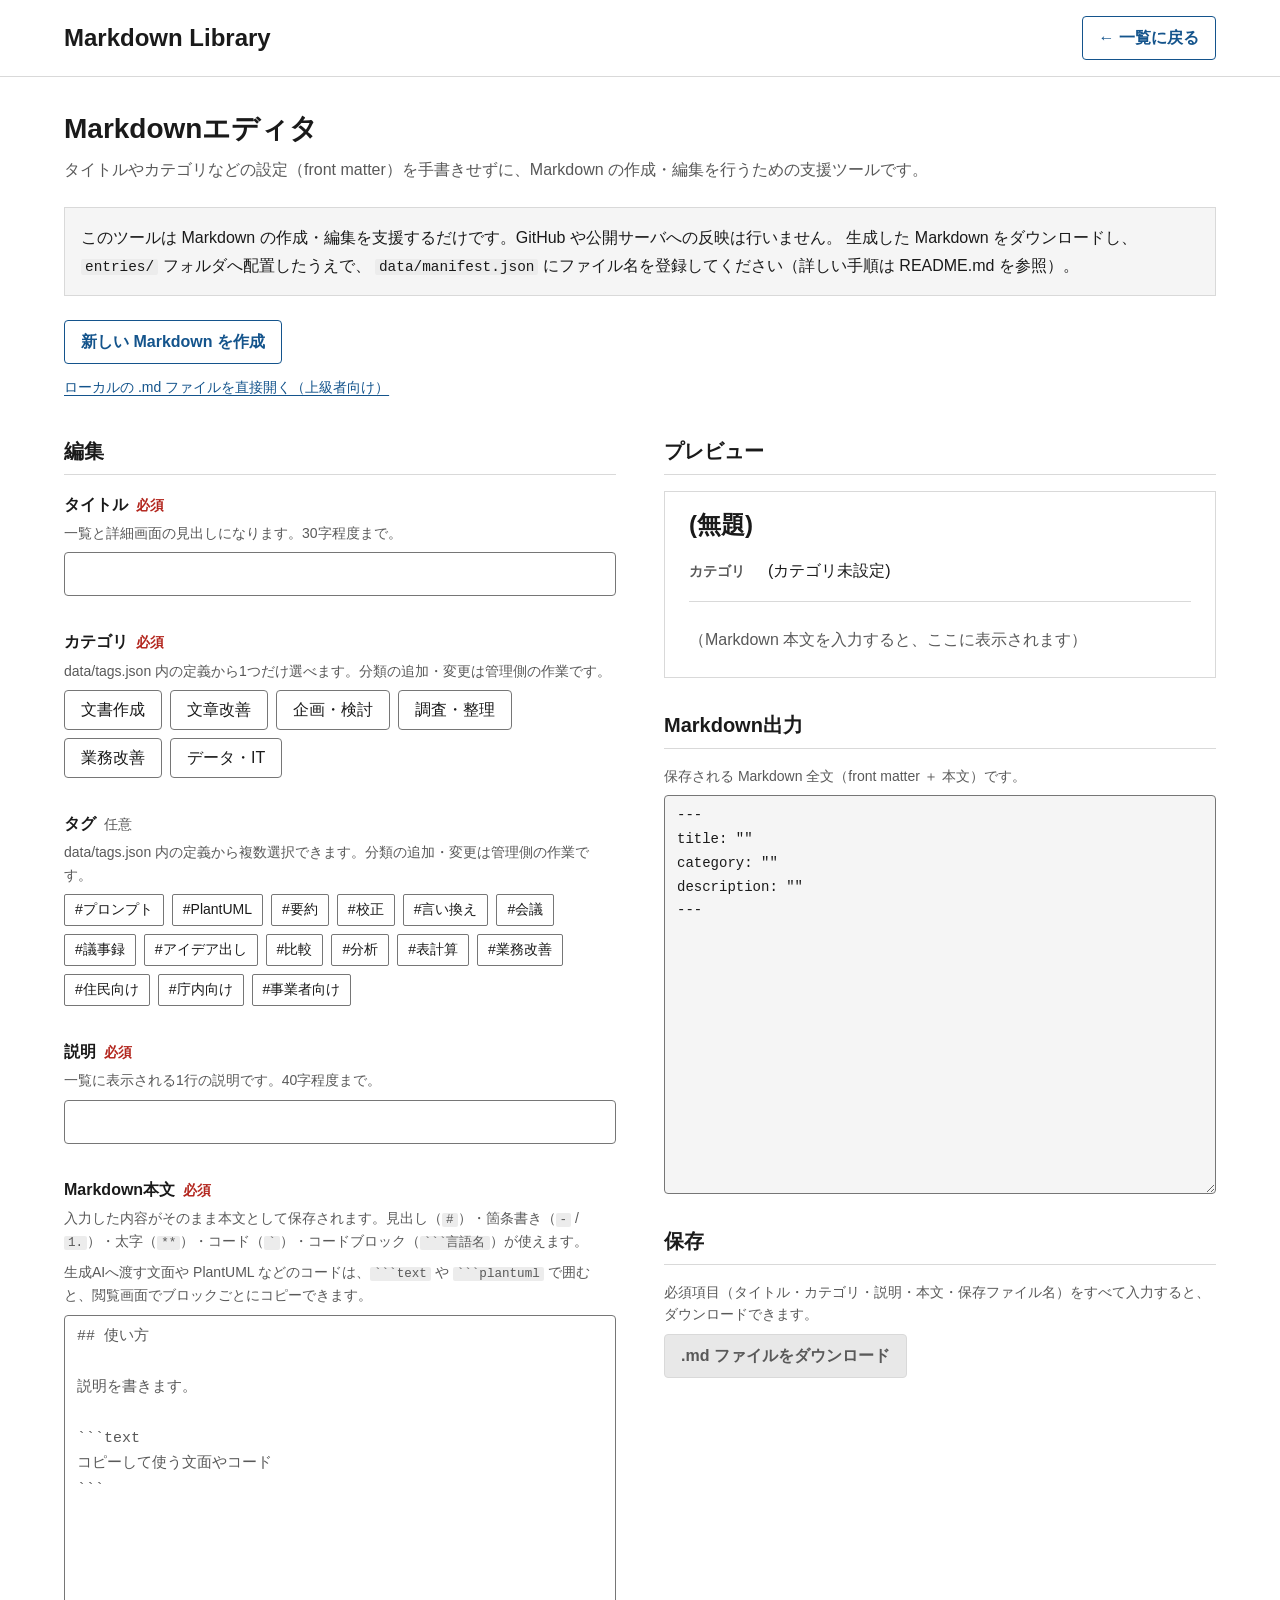
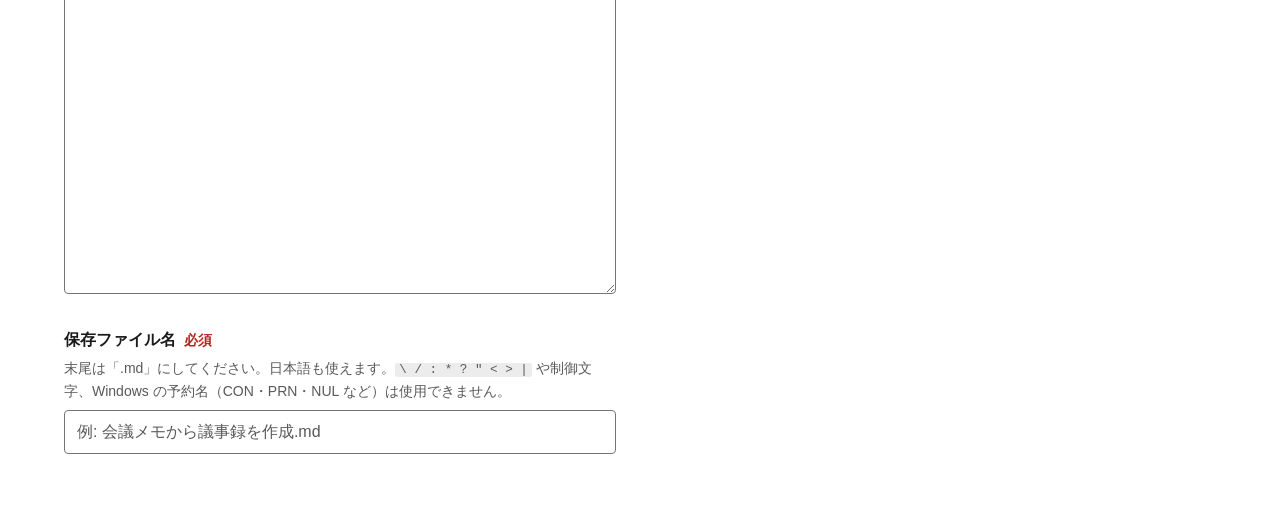
==== commit be13ed01: "UI/UXを行政系の実用サイト向けに見直し（DADSの設計思想を参考） - 全面ブルーのヘッダーとヒーロー風CTAを廃止し、白地の軽量なサイトヘッダーへ変更 - 色・余白(4/8/16/24/32/4" ====
--- a/editor.html
+++ b/editor.html
@@ -8,17 +8,19 @@
 <link rel="stylesheet" href="css/style.css">
 <link rel="stylesheet" href="css/editor.css">
 </head>
-<body>
+<body class="page-editor">
 
 <header class="site-header">
-  <div class="container">
-    <a class="back-link" href="index.html">← Markdown Library に戻る</a>
-    <h1 class="site-title">Markdownエディタ</h1>
-    <p class="site-lead">タイトルやカテゴリなどの設定（front matter）を手書きせずに、Markdown の作成・編集を行うための支援ツールです。</p>
+  <div class="container site-header-inner">
+    <p class="site-title"><a href="index.html">Markdown Library</a></p>
+    <a class="button button-secondary" href="index.html">← 一覧に戻る</a>
   </div>
 </header>
 
 <main class="container editor-main">
+
+  <h1 class="page-title">Markdownエディタ</h1>
+  <p class="page-lead">タイトルやカテゴリなどの設定（front matter）を手書きせずに、Markdown の作成・編集を行うための支援ツールです。</p>
 
   <div class="notice">
     このツールは Markdown の作成・編集を支援するだけです。GitHub や公開サーバへの反映は行いません。
@@ -26,9 +28,9 @@
     <code>data/manifest.json</code> にファイル名を登録してください（詳しい手順は README.md を参照）。
   </div>
 
-  <section class="editor-section">
+  <section class="load-section">
     <div class="load-row">
-      <button type="button" id="btn-new" class="button button-quiet">新しい Markdown を作成</button>
+      <button type="button" id="btn-new" class="button button-secondary">新しい Markdown を作成</button>
       <span id="load-status" class="load-status" role="status"></span>
     </div>
     <details class="aux-load">
@@ -42,50 +44,66 @@
 
   <div class="editor-grid">
 
-    <section class="editor-section form-section">
-      <h2 class="editor-section-title">編集</h2>
+    <section class="form-section">
+      <h2 class="section-title">編集</h2>
 
       <div class="field">
-        <label for="f-title">タイトル <span class="req">必須</span></label>
-        <input type="text" id="f-title" maxlength="60" autocomplete="off">
+        <label class="field-label" for="f-title">タイトル<span class="req">必須</span></label>
+        <p id="title-hint" class="support-text">一覧と詳細画面の見出しになります。30字程度まで。</p>
+        <input type="text" id="f-title" class="input" maxlength="60" autocomplete="off" aria-describedby="title-hint">
       </div>
 
-      <div class="field">
-        <span class="field-label">カテゴリ <span class="req">必須</span><span class="field-note">data/tags.json 内の定義から1つだけ選べます。分類の追加・変更は管理側の作業です。</span></span>
+      <div class="field" role="group" aria-labelledby="category-label" aria-describedby="category-hint">
+        <span id="category-label" class="field-label">カテゴリ<span class="req">必須</span></span>
+        <p id="category-hint" class="support-text">data/tags.json 内の定義から1つだけ選べます。分類の追加・変更は管理側の作業です。</p>
         <div id="category-chips" class="chips"></div>
         <p id="category-warning" class="field-warning" hidden></p>
       </div>
 
-      <div class="field">
-        <span class="field-label">タグ<span class="field-note">data/tags.json 内の定義から複数選択できます。分類の追加・変更は管理側の作業です。</span></span>
+      <div class="field" role="group" aria-labelledby="tag-label" aria-describedby="tag-hint">
+        <span id="tag-label" class="field-label">タグ<span class="opt">任意</span></span>
+        <p id="tag-hint" class="support-text">data/tags.json 内の定義から複数選択できます。分類の追加・変更は管理側の作業です。</p>
         <div id="tag-chips" class="chips"></div>
         <p id="tag-warning" class="field-warning" hidden></p>
       </div>
 
       <div class="field">
-        <label for="f-description">説明 <span class="req">必須</span><span class="field-note">一覧カードに出る1行説明。40字程度まで。</span></label>
-        <input type="text" id="f-description" maxlength="80" autocomplete="off">
+        <label class="field-label" for="f-description">説明<span class="req">必須</span></label>
+        <p id="description-hint" class="support-text">一覧に表示される1行の説明です。40字程度まで。</p>
+        <input type="text" id="f-description" class="input" maxlength="80" autocomplete="off" aria-describedby="description-hint">
       </div>
 
       <div class="field">
-        <label for="f-body">Markdown本文 <span class="req">必須</span><span class="field-note">入力した内容がそのまま本文として保存されます。見出し（<code>#</code>）・箇条書き（<code>-</code> / <code>1.</code>）・太字（<code>**</code>）・コード（<code>`</code>）・コードブロック（<code>```言語名</code>）が使えます。コードブロックは閲覧画面でブロックごとにコピーできるため、生成AIへ渡す文面やPlantUMLなどのコードは <code>```text</code> や <code>```plantuml</code> で囲んでください。</span></label>
-        <textarea id="f-body" rows="22" spellcheck="false" placeholder="## 使い方&#10;&#10;説明を書きます。&#10;&#10;```text&#10;コピーして使う文面やコード&#10;```"></textarea>
+        <label class="field-label" for="f-body">Markdown本文<span class="req">必須</span></label>
+        <p id="body-hint" class="support-text">
+          入力した内容がそのまま本文として保存されます。見出し（<code>#</code>）・箇条書き（<code>-</code> / <code>1.</code>）・太字（<code>**</code>）・コード（<code>`</code>）・コードブロック（<code>```言語名</code>）が使えます。
+        </p>
+        <p id="body-hint-code" class="support-text">
+          生成AIへ渡す文面や PlantUML などのコードは、<code>```text</code> や <code>```plantuml</code> で囲むと、閲覧画面でブロックごとにコピーできます。
+        </p>
+        <textarea id="f-body" class="input" rows="22" spellcheck="false" aria-describedby="body-hint body-hint-code" placeholder="## 使い方&#10;&#10;説明を書きます。&#10;&#10;```text&#10;コピーして使う文面やコード&#10;```"></textarea>
       </div>
 
       <div class="field">
-        <label for="f-filename">保存ファイル名 <span class="req">必須</span><span class="field-note">末尾は「.md」にしてください。日本語も使えます。<code>\ / : * ? " &lt; &gt; |</code> や制御文字、Windows の予約名（CON・PRN・NUL など）は使用できません。</span></label>
-        <input type="text" id="f-filename" placeholder="例: 会議メモから議事録を作成.md" autocomplete="off">
+        <label class="field-label" for="f-filename">保存ファイル名<span class="req">必須</span></label>
+        <p id="filename-hint" class="support-text">
+          末尾は「.md」にしてください。日本語も使えます。<code>\ / : * ? " &lt; &gt; |</code> や制御文字、Windows の予約名（CON・PRN・NUL など）は使用できません。
+        </p>
+        <input type="text" id="f-filename" class="input" placeholder="例: 会議メモから議事録を作成.md" autocomplete="off" aria-describedby="filename-hint filename-error">
         <p id="filename-error" class="field-error" hidden></p>
       </div>
     </section>
 
-    <section class="editor-section preview-section">
-      <h2 class="editor-section-title">プレビュー</h2>
+    <section class="preview-section">
+      <h2 class="section-title">プレビュー</h2>
       <article id="preview-detail" class="detail preview-detail"></article>
 
-      <h3 class="raw-heading">生成される Markdown</h3>
-      <textarea id="raw-output" class="raw-output" readonly rows="16" aria-label="生成される Markdown"></textarea>
+      <h2 class="section-title">Markdown出力</h2>
+      <p class="support-text">保存される Markdown 全文（front matter ＋ 本文）です。</p>
+      <textarea id="raw-output" class="input raw-output" readonly rows="16" aria-label="生成される Markdown"></textarea>
 
+      <h2 class="section-title">保存</h2>
+      <p class="support-text">必須項目（タイトル・カテゴリ・説明・本文・保存ファイル名）をすべて入力すると、ダウンロードできます。</p>
       <div class="save-row">
         <button type="button" id="btn-download" class="button button-primary" disabled>.md ファイルをダウンロード</button>
       </div>
--- a/css/style.css
+++ b/css/style.css
@@ -1,46 +1,114 @@
-/* Markdown Library — 画面スタイル（外部フォント・CDN 不使用） */
+/*
+ * Markdown Library — 画面共通スタイル（外部フォント・CDN 不使用）
+ *
+ * 業務で「検索して、読んで、再利用する」ための実用サイトとして、
+ * 装飾を抑え、情報の階層・余白・操作の重要度で構成する。
+ * デジタル庁デザインシステム（DADS）の設計思想（階層・可読性・規則的な余白・
+ * ボタンの役割分担・フォーカスの視認性）を、この規模に必要な分だけ取り入れている。
+ *
+ * 目次
+ *   1. デザイントークン
+ *   2. 基本
+ *   3. レイアウト（ヘッダー・フッター）
+ *   4. 部品（リンク・ボタン・フォーム・通知・チップ・タグ）
+ *   5. 一覧画面
+ *   6. 詳細画面・Markdown 本文
+ *   7. 補助・レスポンシブ
+ */
+
+/* ---------- 1. デザイントークン ---------- */
 
 :root {
-  --ink: #1c2530;
-  --ink-soft: #5b6773;
-  --line: #d8dee5;
-  --line-soft: #e8ecf0;
-  --bg: #f4f6f8;
-  --panel: #ffffff;
-  --accent: #14548c;
+  /* 色: 白地・濃い文字・控えめな罫線を基本とし、アクセントは「リンクと主要操作」に限る */
+  --ink: #1a1a1a;          /* 本文 */
+  --ink-soft: #595959;     /* 補助情報（白地で 7:1） */
+  --line: #d9d9d9;         /* 区切りの罫線 */
+  --border: #767676;       /* 入力欄・操作部品の枠線（白地で 4.5:1） */
+  --surface: #f5f5f5;      /* コードや通知などの薄い面 */
+  --accent: #14548c;       /* リンク・主要操作（白地で 7.9:1） */
   --accent-dark: #0e3f6b;
-  --accent-soft: #e7f0f8;
-  --radius: 6px;
-}
+  --accent-tint: #e8f0f7;
+  --danger: #b3261e;
+  --danger-tint: #fdf0ef;
+  --success: #1d6b3f;
+  --success-tint: #eaf5ee;
+  --warning-ink: #5c4400;
+  --warning-line: #b78103;
+  --warning-tint: #fff8e1;
+  --focus-ink: #1a1a1a;
+  --focus-ring: #ffd43d;
+
+  /* 余白: 4px を最小に 8px 基準で段階を限る（rem で文字サイズ設定に追従） */
+  --s1: 0.25rem;  /*  4px */
+  --s2: 0.5rem;   /*  8px */
+  --s3: 1rem;     /* 16px */
+  --s4: 1.5rem;   /* 24px */
+  --s5: 2rem;     /* 32px */
+  --s6: 3rem;     /* 48px */
+
+  /* 文字サイズ（14 / 16 / 18 / 20 / 24 / 28px） */
+  --fs-small: 0.875rem;
+  --fs-base: 1rem;
+  --fs-lg: 1.125rem;
+  --fs-xl: 1.25rem;
+  --fs-2xl: 1.5rem;
+  --fs-3xl: 1.75rem;
+
+  /* 角丸は「操作部品」だけ。面・コード・通知は角を丸めない */
+  --radius-control: 4px;
+  --radius-tag: 2px;
+
+  --tap: 2.75rem;  /* 44px: 押しやすさの基準 */
+
+  /* 外部フォントは使わず、各 OS に標準で入っている日本語フォントを使う */
+  --font-sans: "Noto Sans JP", "Hiragino Sans", "Hiragino Kaku Gothic ProN",
+    "BIZ UDPGothic", "Yu Gothic UI", "Meiryo UI", "Meiryo", sans-serif;
+  --font-mono: ui-monospace, "Cascadia Mono", "Consolas", "BIZ UDGothic",
+    "Menlo", "Osaka-Mono", "MS Gothic", monospace;
+}
+
+/* ---------- 2. 基本 ---------- */
 
 * { box-sizing: border-box; }
 
-/* hidden 属性を .active-filters などの display 指定より優先させる */
+/* hidden 属性を display 指定より優先させる */
 [hidden] { display: none !important; }
 
-html { scroll-behavior: smooth; }
+html { -webkit-text-size-adjust: 100%; }
+
+@media (prefers-reduced-motion: no-preference) {
+  html { scroll-behavior: smooth; }
+}
 
 body {
   margin: 0;
-  background: var(--bg);
+  background: #fff;
   color: var(--ink);
-  font-family: "Meiryo", "Yu Gothic UI", "Yu Gothic", "Hiragino Kaku Gothic ProN", sans-serif;
-  font-size: 15px;
-  line-height: 1.75;
-}
+  font-family: var(--font-sans);
+  font-size: var(--fs-base);
+  line-height: 1.7;
+}
+
+/* フォーカスは常に表示する（キーボード操作）。黄色の内側＋黒の外側で、どの背景でも見える */
+:focus-visible {
+  outline: 3px solid var(--focus-ink);
+  outline-offset: 2px;
+  box-shadow: 0 0 0 2px var(--focus-ring);
+}
+
+/* 詳細を開いたときにフォーカスを移すが、輪郭線は表示しない */
+.detail:focus { outline: none; box-shadow: none; }
+
+/* ---------- 3. レイアウト ---------- */
 
 .container {
-  max-width: 1000px;
+  max-width: 60rem;
   margin: 0 auto;
-  padding: 0 20px;
-}
-
-/* ---------- ヘッダー / フッター ---------- */
+  padding: 0 var(--s4);
+}
 
 .site-header {
-  background: var(--accent);
-  color: #fff;
-  padding: 18px 0;
+  border-bottom: 1px solid var(--line);
 }
 
 .site-header-inner {
@@ -48,467 +116,549 @@
   align-items: center;
   justify-content: space-between;
   flex-wrap: wrap;
-  gap: 12px;
+  gap: var(--s2) var(--s4);
+  padding-top: var(--s3);
+  padding-bottom: var(--s3);
 }
 
 .site-title {
   margin: 0;
-  font-size: 20px;
-  letter-spacing: .02em;
-}
+  font-size: var(--fs-2xl);
+  font-weight: 700;
+  line-height: 1.4;
+}
+
+.site-title a {
+  color: inherit;
+  text-decoration: none;
+}
+
+.site-title a:hover { text-decoration: underline; }
 
 .site-lead {
-  margin: 4px 0 0;
-  font-size: 13px;
-  color: #d6e5f2;
-}
-
-/* ヘッダー上の主要導線（Markdown を追加する） */
-.button-cta {
-  flex-shrink: 0;
-  padding: 10px 18px;
-  font-size: 14px;
-  font-weight: bold;
+  margin: var(--s1) 0 0;
+  font-size: var(--fs-small);
+  color: var(--ink-soft);
+}
+
+.site-footer {
+  margin-top: var(--s6);
+  padding: var(--s3) 0 var(--s5);
+  border-top: 1px solid var(--line);
+  color: var(--ink-soft);
+  font-size: var(--fs-small);
+}
+
+.site-footer p { margin: 0; }
+
+kbd {
+  padding: 0 var(--s2);
+  border: 1px solid var(--border);
+  border-radius: var(--radius-tag);
+  font-family: inherit;
+  font-size: var(--fs-small);
   background: #fff;
-  border: 1px solid #fff;
+  color: var(--ink);
+}
+
+/* ---------- 4. 部品 ---------- */
+
+/* リンク: 常に下線を付け、色だけに頼らない */
+a {
+  color: var(--accent);
+  text-decoration: underline;
+  text-decoration-thickness: 1px;
+  text-underline-offset: 0.2em;
+}
+
+a:hover {
   color: var(--accent-dark);
+  text-decoration-thickness: 3px;
+}
+
+/* ボタン: 塗り（主要操作）／枠線（副次）／文字のみ（補助）の3段階 */
+.button {
+  display: inline-flex;
+  align-items: center;
+  justify-content: center;
+  min-height: var(--tap);
+  padding: 0 var(--s3);
+  font: inherit;
+  font-weight: 700;
+  line-height: 1.4;
+  white-space: nowrap;
   text-decoration: none;
-}
-
-.button-cta:hover { background: #eef4fa; }
-
-.button-cta:focus-visible {
-  outline: 2px solid #fff;
-  outline-offset: 2px;
-}
-
-.site-footer {
-  margin-top: 48px;
-  padding: 16px 0 32px;
-  border-top: 1px solid var(--line);
-  color: var(--ink-soft);
-  font-size: 12px;
-}
-
-.site-footer p { margin: 0; }
-
-kbd {
+  border: 1px solid transparent;
+  border-radius: var(--radius-control);
+  cursor: pointer;
+}
+
+.button:hover { text-decoration: none; }
+
+.button-primary {
+  background: var(--accent);
+  border-color: var(--accent);
+  color: #fff;
+}
+
+.button-primary:hover { background: var(--accent-dark); border-color: var(--accent-dark); color: #fff; }
+
+.button-secondary {
+  background: #fff;
+  border-color: var(--accent);
+  color: var(--accent);
+}
+
+.button-secondary:hover { background: var(--accent-tint); color: var(--accent-dark); }
+
+.button-text {
+  padding: 0 var(--s2);
+  background: none;
+  color: var(--accent);
+  font-weight: 400;
+  text-decoration: underline;
+  text-decoration-thickness: 1px;
+  text-underline-offset: 0.2em;
+}
+
+.button-text:hover {
+  color: var(--accent-dark);
+  text-decoration: underline;
+  text-decoration-thickness: 3px;
+}
+
+/* 本文中の操作（コードブロックのコピーなど）に使う小さめの枠線ボタン */
+.button-quiet {
+  min-height: 2rem;
+  padding: 0 var(--s3);
+  font-size: var(--fs-small);
+  font-weight: 400;
+  background: #fff;
+  border-color: var(--border);
+  color: var(--ink);
+}
+
+.button-quiet:hover { border-color: var(--ink); background: var(--surface); color: var(--ink); }
+
+.button:disabled {
+  background: #e8e8e8;
+  border-color: var(--line);
+  color: var(--ink-soft);
+  cursor: not-allowed;
+}
+
+/* コピー済みなどの完了表示（文言も変わるため、色だけで伝えない） */
+.button.is-done {
+  background: var(--success);
+  border-color: var(--success);
+  color: #fff;
+}
+
+.button-quiet.is-done {
+  background: var(--success-tint);
+  border-color: var(--success);
+  color: var(--success);
+}
+
+/* コピーの結果で文言の長さが変わっても、ボタンの幅を動かさない */
+[data-copy-entry] { min-width: 11.5em; }
+.code-copy { min-width: 9.75em; }
+
+/* フォーム部品 */
+.input {
+  display: block;
+  width: 100%;
+  min-height: var(--tap);
+  padding: var(--s2) 0.75rem;
+  font: inherit;
+  line-height: 1.5;
+  color: var(--ink);
+  background: #fff;
+  border: 1px solid var(--border);
+  border-radius: var(--radius-control);
+}
+
+.input:hover { border-color: var(--ink); }
+.input::placeholder { color: var(--ink-soft); opacity: 1; }
+
+.input[aria-invalid="true"] {
+  border-color: var(--danger);
+  box-shadow: inset 0 0 0 1px var(--danger);
+}
+
+.support-text {
+  margin: 0 0 var(--s2);
+  font-size: var(--fs-small);
+  line-height: 1.6;
+  color: var(--ink-soft);
+}
+
+/* 通知: 面の色だけでなく、先頭の語（注意・エラー）でも種類を伝える */
+.notice {
+  margin: 0 0 var(--s4);
+  padding: var(--s3);
+  background: var(--surface);
   border: 1px solid var(--line);
-  border-bottom-width: 2px;
-  border-radius: 4px;
-  padding: 0 5px;
-  background: #fff;
-  font-family: inherit;
-  font-size: 11px;
-}
-
-/* ---------- 状態表示 ---------- */
+}
+
+.notice-warning {
+  background: var(--warning-tint);
+  border-color: var(--warning-line);
+  color: var(--ink);
+}
+
+.notice-warning::before {
+  content: "注意：";
+  font-weight: 700;
+  color: var(--warning-ink);
+}
 
 .status {
-  margin: 32px 0;
+  margin: var(--s5) 0;
   color: var(--ink-soft);
 }
 
 .error {
-  background: #fdf2f2;
-  border: 1px solid #e6b8b8;
-  border-left: 4px solid #b23b3b;
-  border-radius: var(--radius);
-  padding: 16px 20px;
-  color: #7a2626;
-}
-
-.error p { margin: 0 0 8px; }
+  padding: var(--s3);
+  background: var(--danger-tint);
+  border: 1px solid var(--danger);
+}
+
+.error p { margin: 0 0 var(--s2); }
 .error p:last-child { margin-bottom: 0; }
-.error-hint { font-size: 13px; }
-
-.notice {
-  margin: 0 0 10px;
-  padding: 8px 12px;
-  background: #fdf7e3;
-  border: 1px solid #e3d49a;
-  border-radius: var(--radius);
-  font-size: 13px;
-  color: #6b5514;
-}
-
-/* ---------- 検索 ---------- */
-
-.search-box {
-  margin: 24px 0 20px;
-}
-
-.search-label {
-  display: block;
-  font-size: 13px;
-  font-weight: bold;
-  margin-bottom: 6px;
-}
-
-.search-input {
-  width: 100%;
-  padding: 12px 14px;
-  font-size: 17px;
-  font-family: inherit;
-  color: var(--ink);
-  background: var(--panel);
-  border: 1px solid var(--line);
-  border-radius: var(--radius);
-}
-
-.search-input:focus {
-  outline: 2px solid var(--accent);
-  outline-offset: 1px;
-  border-color: var(--accent);
-}
-
-.search-hint {
-  margin: 6px 0 0;
-  font-size: 12px;
-  color: var(--ink-soft);
-}
-
-/* ---------- 絞り込み ---------- */
-
-.filter-group { margin-bottom: 16px; }
-
-.filter-title {
-  margin: 0 0 8px;
-  font-size: 13px;
-  font-weight: bold;
-}
-
-.filter-note {
-  margin-left: 8px;
-  font-weight: normal;
-  color: var(--ink-soft);
-  font-size: 12px;
-}
-
+.error-title { font-weight: 700; color: var(--danger); }
+.error-hint { font-size: var(--fs-small); }
+
+/* 絞り込みチップ。状態は色だけでなく、チェック印・太字・枠線の太さでも示す */
 .chips {
   display: flex;
   flex-wrap: wrap;
-  gap: 6px;
+  gap: var(--s2);
 }
 
 .chip {
   display: inline-flex;
   align-items: center;
-  gap: 6px;
   font: inherit;
-  font-size: 13px;
   line-height: 1.4;
+  color: var(--ink);
+  background: #fff;
+  border: 1px solid var(--border);
   cursor: pointer;
-  background: var(--panel);
-  color: var(--ink);
-  border: 1px solid var(--line);
-}
-
-/* カテゴリは四角い区分、タグは丸いピルにして役割の違いを見た目で示す */
+}
+
+.chip:hover { border-color: var(--ink); background: var(--surface); }
+
+.chip.is-on::before {
+  content: "✓";
+  margin-right: var(--s1);
+  font-weight: 700;
+}
+
+.chip-count {
+  margin-left: var(--s1);
+  font-size: var(--fs-small);
+  font-weight: 400;
+  color: var(--ink-soft);
+}
+
+.chip-count::before { content: "("; }
+.chip-count::after { content: ")"; }
+
+/* カテゴリ: 1つだけ選ぶ区分。四角く、選択中は塗りつぶす */
 .chip-category {
-  padding: 6px 12px;
-  border-radius: var(--radius);
-}
-
-.chip-tag {
-  padding: 4px 11px;
-  border-radius: 999px;
-  font-size: 12px;
-}
-
-.chip:hover { border-color: var(--accent); color: var(--accent); }
-
-.chip:focus-visible {
-  outline: 2px solid var(--accent);
-  outline-offset: 1px;
-}
-
-.chip.is-on {
+  min-height: 2.5rem;
+  padding: 0 var(--s3);
+  border-radius: var(--radius-control);
+}
+
+.chip-category.is-on {
   background: var(--accent);
   border-color: var(--accent);
   color: #fff;
-  font-weight: bold;
-}
-
-.chip.is-on:hover { background: var(--accent-dark); color: #fff; }
-
+  font-weight: 700;
+}
+
+.chip-category.is-on:hover { background: var(--accent-dark); border-color: var(--accent-dark); }
+.chip-category.is-on .chip-count { color: inherit; }
+
+/* タグ: 複数選べる補助的な分類。小さく、選択中は枠線を太くして太字にする */
+.chip-tag {
+  min-height: 2rem;
+  padding: 0 0.625rem;
+  font-size: var(--fs-small);
+  border-color: var(--border);
+  border-radius: var(--radius-tag);
+}
+
+.chip-tag.is-on {
+  background: var(--accent-tint);
+  border-color: var(--accent);
+  box-shadow: inset 0 0 0 1px var(--accent);
+  color: var(--accent-dark);
+  font-weight: 700;
+}
+
+.chip-tag.is-on:hover { background: #d6e5f2; }
+
+/* 該当 0 件の選択肢（選べるが、結果は空になる）は破線で示す */
 .chip.is-empty {
-  color: #a7b0b9;
-  background: #fafbfc;
-}
-
-.chip-count {
-  font-size: 11px;
-  color: var(--ink-soft);
-  font-weight: normal;
-}
-
-.chip.is-on .chip-count { color: #cfe1f0; }
-.chip.is-empty .chip-count { color: #bcc4cc; }
-
-/* ---------- 現在の絞り込み ---------- */
-
+  border-style: dashed;
+  color: var(--ink-soft);
+}
+
+/* タグ表示（一覧・詳細）。押すとそのタグで絞り込む */
+.tag {
+  display: inline-block;
+  padding: 0 var(--s2);
+  font: inherit;
+  font-size: var(--fs-small);
+  line-height: 1.7;
+  color: var(--ink);
+  background: #fff;
+  border: 1px solid var(--border);
+  border-radius: var(--radius-tag);
+}
+
+.tag-button { min-height: 1.75rem; cursor: pointer; }
+.tag-button:hover { border-color: var(--ink); background: var(--surface); }
+
+.link-button {
+  padding: 0 0 0 var(--s2);
+  font: inherit;
+  background: none;
+  border: none;
+  color: var(--accent);
+  text-decoration: underline;
+  text-underline-offset: 0.2em;
+  cursor: pointer;
+}
+
+.link-button:hover { color: var(--accent-dark); text-decoration-thickness: 3px; }
+
+/* ---------- 5. 一覧画面 ---------- */
+
+/* 検索: 見出し → 補足説明 → 入力欄 の順。入力欄は大きくしすぎない */
+.search-box {
+  max-width: 40rem;
+  margin: var(--s5) 0 var(--s4);
+}
+
+.search-label {
+  display: block;
+  margin-bottom: var(--s1);
+  font-size: var(--fs-lg);
+  font-weight: 700;
+}
+
+.filter-group { margin-bottom: var(--s4); }
+
+.filter-title {
+  margin: 0 0 var(--s1);
+  font-size: var(--fs-base);
+  line-height: 1.5;
+}
+
+/* 現在の絞り込み条件。面や色は付けず、解除できる語として並べる */
 .active-filters {
   display: flex;
   flex-wrap: wrap;
   align-items: center;
-  gap: 8px;
-  margin: 16px 0;
-  padding: 10px 14px;
-  background: var(--accent-soft);
-  border: 1px solid #c7dcee;
-  border-radius: var(--radius);
+  gap: var(--s2);
+  margin: 0 0 var(--s3);
 }
 
 .active-label {
-  font-size: 12px;
-  font-weight: bold;
-  color: var(--accent-dark);
+  font-size: var(--fs-small);
+  font-weight: 700;
 }
 
 .active-item {
   display: inline-flex;
   align-items: center;
-  gap: 6px;
+  gap: var(--s2);
+  min-height: 2rem;
+  padding: 0 var(--s2) 0 0.75rem;
   font: inherit;
-  font-size: 12px;
-  padding: 3px 10px;
-  background: var(--panel);
-  border: 1px solid #b6cfe3;
-  border-radius: 999px;
-  color: var(--accent-dark);
+  font-size: var(--fs-small);
+  color: var(--ink);
+  background: #fff;
+  border: 1px solid var(--border);
+  border-radius: var(--radius-tag);
   cursor: pointer;
 }
 
-.active-item:hover { background: #fff0f0; border-color: #d09a9a; color: #8a2b2b; }
-.active-x { font-size: 14px; line-height: 1; }
+.active-item:hover { border-color: var(--danger); background: var(--danger-tint); }
+.active-x { font-size: var(--fs-lg); line-height: 1; }
 
 .active-reset {
-  margin-left: auto;
+  min-height: 2rem;
+  padding: 0 var(--s2);
   font: inherit;
-  font-size: 12px;
-  padding: 3px 10px;
-  background: transparent;
-  border: 1px solid var(--accent);
-  border-radius: var(--radius);
-  color: var(--accent-dark);
-  cursor: pointer;
-}
-
-.active-reset:hover { background: var(--accent); color: #fff; }
-
-/* ---------- 一覧 ---------- */
-
-.results-header {
-  display: flex;
-  align-items: baseline;
-  margin: 18px 0 10px;
-}
-
-.count { font-size: 13px; color: var(--ink-soft); }
-
-.results {
-  display: grid;
-  grid-template-columns: repeat(auto-fill, minmax(300px, 1fr));
-  gap: 12px;
-}
-
-.card {
-  display: flex;
-  flex-direction: column;
-  background: var(--panel);
-  border: 1px solid var(--line);
-  border-radius: var(--radius);
-}
-
-.card:hover { border-color: var(--accent); }
-
-.card-main {
-  display: block;
-  padding: 14px 16px 10px;
-  text-decoration: none;
-  color: inherit;
-  flex: 1;
-}
-
-.card-main:focus-visible {
-  outline: 2px solid var(--accent);
-  outline-offset: -2px;
-}
-
-.card-category {
-  display: inline-block;
-  font-size: 11px;
-  padding: 1px 8px;
-  border-radius: var(--radius);
-  background: var(--accent-soft);
-  color: var(--accent-dark);
-  border: 1px solid #c7dcee;
-}
-
-.card-title {
-  margin: 8px 0 4px;
-  font-size: 15px;
-  line-height: 1.5;
-  color: var(--accent-dark);
-}
-
-.card-main:hover .card-title { text-decoration: underline; }
-
-.card-description {
-  margin: 0;
-  font-size: 13px;
-  color: var(--ink-soft);
-}
-
-.card-footer {
-  display: flex;
-  align-items: flex-end;
-  justify-content: space-between;
-  gap: 10px;
-  padding: 0 16px 12px;
-}
-
-.card-tags, .detail-tags {
-  display: flex;
-  flex-wrap: wrap;
-  gap: 4px;
-}
-
-.tag {
-  font-size: 11px;
-  padding: 1px 8px;
-  border-radius: 999px;
-  background: #f0f3f6;
-  border: 1px solid var(--line-soft);
-  color: var(--ink-soft);
-}
-
-.tag-button {
-  font-family: inherit;
-  cursor: pointer;
-}
-
-.tag-button:hover {
-  background: var(--accent-soft);
-  border-color: #c7dcee;
-  color: var(--accent-dark);
-}
-
-.tag-button:focus-visible {
-  outline: 2px solid var(--accent);
-  outline-offset: 1px;
-}
-
-.empty {
-  grid-column: 1 / -1;
-  padding: 32px 0;
-  text-align: center;
-  color: var(--ink-soft);
-}
-
-.link-button {
-  font: inherit;
+  font-size: var(--fs-small);
   background: none;
   border: none;
-  padding: 0 0 0 6px;
   color: var(--accent);
   text-decoration: underline;
+  text-underline-offset: 0.2em;
   cursor: pointer;
 }
 
-/* ---------- ボタン ---------- */
-
-.button {
-  display: inline-block;
-  font: inherit;
-  cursor: pointer;
-  border-radius: var(--radius);
-  white-space: nowrap;
-  text-decoration: none;
-}
-
-.button:focus-visible {
-  outline: 2px solid var(--accent);
-  outline-offset: 2px;
-}
-
-.button-primary {
-  padding: 10px 22px;
-  font-size: 15px;
-  font-weight: bold;
-  background: var(--accent);
-  border: 1px solid var(--accent);
-  color: #fff;
-}
-
-.button-primary:hover { background: var(--accent-dark); }
-
-.button-quiet {
-  padding: 3px 12px;
-  font-size: 12px;
-  background: var(--panel);
-  border: 1px solid var(--line);
+.active-reset:hover { color: var(--accent-dark); text-decoration-thickness: 3px; }
+
+/* 一覧: 画像のないテキスト情報なので、枠を付けず罫線で区切る縦のリストにする */
+.results-header {
+  display: flex;
+  align-items: baseline;
+  flex-wrap: wrap;
+  gap: var(--s1) var(--s3);
+  margin-top: var(--s5);
+  padding-top: var(--s4);
+  border-top: 1px solid var(--line);
+}
+
+.results-title {
+  margin: 0;
+  font-size: var(--fs-xl);
+  line-height: 1.5;
+}
+
+.count {
+  font-size: var(--fs-small);
+  color: var(--ink-soft);
+}
+
+.entry {
+  position: relative;
+  padding: var(--s3) 0;
+  border-bottom: 1px solid var(--line);
+}
+
+/* 主役はタイトル。リンクの当たりは行全体に広げ、タグなど他の操作はその上に出す */
+.entry-title {
+  margin: 0 0 var(--s1);
+  font-size: var(--fs-lg);
+  line-height: 1.5;
+}
+
+.entry-title a { font-weight: 700; }
+
+.entry-title a::after {
+  content: "";
+  position: absolute;
+  inset: 0;
+}
+
+.entry:hover .entry-title a {
   color: var(--accent-dark);
-}
-
-.button-quiet:hover { border-color: var(--accent); background: var(--accent-soft); }
-
-.button.is-done {
-  background: #1c6b45;
-  border-color: #1c6b45;
-  color: #fff;
-}
-
-/* ---------- 詳細 ---------- */
-
-.detail { padding-bottom: 8px; }
+  text-decoration-thickness: 3px;
+}
+
+.entry-description {
+  margin: 0 0 var(--s2);
+}
+
+.entry-meta {
+  position: relative;
+  display: flex;
+  flex-wrap: wrap;
+  align-items: center;
+  gap: var(--s2) var(--s3);
+  font-size: var(--fs-small);
+  color: var(--ink-soft);
+}
+
+.entry-category { font-weight: 700; }
+
+.entry-tags {
+  display: flex;
+  flex-wrap: wrap;
+  gap: var(--s1) var(--s2);
+}
+
+.empty {
+  margin: 0;
+  padding: var(--s5) 0;
+  color: var(--ink-soft);
+}
+
+/* ---------- 6. 詳細画面・Markdown 本文 ---------- */
+
+/* 読みやすい行長（全角で 40 字前後）に抑える */
+.detail {
+  max-width: 50rem;
+  padding-bottom: var(--s3);
+}
 
 .back-link {
   display: inline-block;
-  margin: 20px 0 12px;
-  font-size: 13px;
-  color: var(--accent);
+  margin: var(--s3) 0 var(--s2);
+  padding: var(--s2) 0;
 }
 
 .detail-header {
-  padding-bottom: 14px;
+  padding-bottom: var(--s4);
   border-bottom: 1px solid var(--line);
 }
 
 .detail-title {
-  margin: 8px 0 6px;
-  font-size: 22px;
-  line-height: 1.5;
+  margin: 0 0 var(--s3);
+  font-size: var(--fs-3xl);
+  line-height: 1.4;
 }
 
 .detail-description {
-  margin: 0 0 10px;
-  color: var(--ink-soft);
-}
-
-/* 詳細画面の操作（Markdownをコピー・編集） */
+  margin: 0 0 var(--s4);
+  font-size: var(--fs-lg);
+}
+
+.detail-meta { margin: 0; }
+
+.detail-meta-row {
+  display: flex;
+  align-items: baseline;
+  gap: var(--s3);
+  margin-bottom: var(--s2);
+}
+
+.detail-meta-row:last-child { margin-bottom: 0; }
+
+.detail-meta dt {
+  flex: 0 0 4.5em;
+  font-size: var(--fs-small);
+  font-weight: 700;
+  color: var(--ink-soft);
+}
+
+.detail-meta dd { margin: 0; }
+
+.detail-tags {
+  display: flex;
+  flex-wrap: wrap;
+  gap: var(--s1) var(--s2);
+}
+
+/* 詳細画面の操作。コピーだけを塗りボタンにし、編集は文字のリンクにとどめる */
 .detail-actions {
   display: flex;
   align-items: center;
-  gap: 10px;
   flex-wrap: wrap;
-  margin: 16px 0 4px;
+  gap: var(--s2) var(--s3);
+  margin: var(--s4) 0 var(--s2);
 }
 
 .detail-actions-note {
   flex-basis: 100%;
   margin: 0;
-  font-size: 12px;
-  color: var(--ink-soft);
-}
-
-/* ---------- Markdown 本文 ---------- */
+  font-size: var(--fs-small);
+  color: var(--ink-soft);
+}
+
+/* 本文: 行間を広めにとり、見出しは太さと前後の余白で階層を示す */
 /* 見出しは文書構造上 h3〜h6 で出力し、見た目は元のレベル（md-h1〜md-h6）に合わせる */
-
 .markdown-body {
-  margin-top: 20px;
-  font-size: 14px;
+  margin-top: var(--s5);
+  line-height: 1.85;
   overflow-wrap: anywhere;
 }
 
@@ -518,61 +668,68 @@
 .markdown-body h4,
 .markdown-body h5,
 .markdown-body h6 {
-  margin: 24px 0 8px;
+  margin: var(--s5) 0 var(--s2);
   line-height: 1.5;
 }
 
-.markdown-body .md-h1 { font-size: 19px; padding-bottom: 4px; border-bottom: 1px solid var(--line); }
-.markdown-body .md-h2 { font-size: 16px; padding-left: 9px; border-left: 4px solid var(--accent); }
-.markdown-body .md-h3 { font-size: 15px; }
+.markdown-body .md-h1 {
+  margin-top: var(--s6);
+  margin-bottom: var(--s3);
+  padding-bottom: var(--s2);
+  font-size: var(--fs-2xl);
+  border-bottom: 1px solid var(--line);
+}
+
+.markdown-body .md-h2 { margin-top: var(--s5); margin-bottom: var(--s2); font-size: var(--fs-xl); }
+.markdown-body .md-h3 { margin-top: var(--s4); font-size: var(--fs-lg); }
 .markdown-body .md-h4,
 .markdown-body .md-h5,
-.markdown-body .md-h6 { font-size: 14px; }
-
-.markdown-body p { margin: 0 0 10px; }
-.markdown-body ul, .markdown-body ol { margin: 0 0 10px; padding-left: 1.6em; }
-.markdown-body li > ul, .markdown-body li > ol { margin-bottom: 0; }
-.markdown-body hr { margin: 20px 0; border: 0; border-top: 1px solid var(--line); }
+.markdown-body .md-h6 { margin-top: var(--s4); font-size: var(--fs-base); }
+.markdown-body .md-h6 { color: var(--ink-soft); }
+
+.markdown-body p { margin: 0 0 var(--s3); }
+.markdown-body ul, .markdown-body ol { margin: 0 0 var(--s3); padding-left: 1.5em; }
+.markdown-body li { margin-bottom: var(--s1); }
+.markdown-body li > ul, .markdown-body li > ol { margin: var(--s1) 0 0; }
+.markdown-body hr { margin: var(--s5) 0; border: 0; border-top: 1px solid var(--line); }
 
 .markdown-body code {
-  background: #eef1f4;
-  border-radius: 3px;
-  padding: 1px 4px;
-  font-family: "Consolas", "Menlo", "Yu Gothic", monospace;
-  font-size: 13px;
-}
-
-/* コードブロック（言語名とコピーボタン付き） */
+  padding: 0 var(--s1);
+  font-family: var(--font-mono);
+  font-size: 0.9em;
+  background: #ececec;
+  border-radius: var(--radius-tag);
+}
+
+/* コードブロック: 業務文書中の引用例として、薄い面と罫線で示す。言語名とコピーは上の帯に置く */
 .code-block {
-  margin: 0 0 14px;
-  background: var(--panel);
+  margin: 0 0 var(--s4);
+  background: var(--surface);
   border: 1px solid var(--line);
-  border-radius: var(--radius);
 }
 
 .code-block-bar {
   display: flex;
   align-items: center;
   justify-content: space-between;
-  gap: 10px;
-  padding: 4px 8px 4px 14px;
-  background: #f7f9fb;
-  border-bottom: 1px solid var(--line-soft);
-  border-radius: var(--radius) var(--radius) 0 0;
+  gap: var(--s3);
+  padding: var(--s1) var(--s2) var(--s1) var(--s3);
+  border-bottom: 1px solid var(--line);
 }
 
 .code-lang {
-  font-family: "Consolas", "Menlo", "Yu Gothic", monospace;
-  font-size: 12px;
+  font-family: var(--font-mono);
+  font-size: var(--fs-small);
+  font-weight: 700;
   color: var(--ink-soft);
 }
 
 .code-block pre {
   margin: 0;
-  padding: 14px 18px;
-  font-family: "Consolas", "Menlo", "Yu Gothic", monospace;
-  font-size: 13.5px;
-  line-height: 1.85;
+  padding: var(--s3);
+  font-family: var(--font-mono);
+  font-size: 0.9375rem;
+  line-height: 1.8;
   white-space: pre-wrap;
   word-break: break-word;
   overflow-wrap: anywhere;
@@ -582,9 +739,10 @@
   padding: 0;
   background: none;
   font-size: inherit;
-}
-
-/* ---------- 補助 ---------- */
+  border-radius: 0;
+}
+
+/* ---------- 7. 補助・レスポンシブ ---------- */
 
 .sr-only {
   position: absolute;
@@ -599,10 +757,17 @@
 }
 
 @media (max-width: 640px) {
-  .results { grid-template-columns: 1fr; }
-  .container { padding: 0 14px; }
-  .active-reset { margin-left: 0; }
-}
-
-/* 詳細を開いたときにフォーカスを移すが、輪郭線は表示しない */
-.detail:focus { outline: none; }
+  .container { padding: 0 var(--s3); }
+  .site-title { font-size: var(--fs-xl); }
+  .detail-title { font-size: var(--fs-2xl); }
+  .markdown-body .md-h1 { font-size: var(--fs-xl); }
+  .markdown-body .md-h2 { font-size: var(--fs-lg); }
+  .detail-meta-row { flex-direction: column; gap: 0; }
+  .detail-meta dt { flex-basis: auto; }
+  .detail-actions [data-copy-entry] { flex: 1 1 100%; }
+}
+
+/* 強制カラー（高コントラストモード）でも枠線が消えないようにする */
+@media (forced-colors: active) {
+  .chip.is-on, .chip-tag.is-on { outline: 2px solid; }
+}
--- a/css/editor.css
+++ b/css/editor.css
@@ -1,182 +1,201 @@
-/* Markdown エディタ専用スタイル（style.css を前提に、フォーム・プレビューの分だけ追加する） */
-
-.editor-main { padding-bottom: 40px; }
-
-.back-link { display: inline-block; margin-bottom: 8px; }
-
-/* ヘッダー（濃い背景）の上に置くため、文字色を白にする */
-.site-header .back-link { color: #fff; margin-top: 0; }
-
-.editor-section { margin: 24px 0; }
-
-.editor-section-title {
-  margin: 0 0 12px;
-  font-size: 15px;
-  padding-left: 9px;
-  border-left: 4px solid var(--accent);
-}
+/*
+ * Markdown エディタ専用スタイル
+ * style.css のトークン・部品を前提に、フォームとプレビューの配置だけを追加する。
+ */
+
+/* 2 カラムを使うため、エディタだけ少し広げる */
+.page-editor .container { max-width: 75rem; }
+
+.editor-main { padding-bottom: var(--s5); }
+
+.page-title {
+  margin: var(--s5) 0 var(--s2);
+  font-size: var(--fs-3xl);
+  line-height: 1.4;
+}
+
+.page-lead {
+  margin: 0 0 var(--s4);
+  color: var(--ink-soft);
+}
+
+/* 章見出し: 太さと下の罫線だけで区切る */
+.section-title {
+  margin: 0 0 var(--s3);
+  padding-bottom: var(--s2);
+  font-size: var(--fs-xl);
+  line-height: 1.5;
+  border-bottom: 1px solid var(--line);
+}
+
+.preview-section .section-title:not(:first-child) { margin-top: var(--s5); }
+
+/* 作成・読み込み */
+.load-section { margin-bottom: var(--s5); }
 
 .load-row {
   display: flex;
   align-items: center;
   flex-wrap: wrap;
-  gap: 10px;
-}
-
-.file-label { display: inline-flex; align-items: center; }
+  gap: var(--s2) var(--s3);
+}
 
 .load-status {
-  font-size: 13px;
+  font-size: var(--fs-small);
   color: var(--ink-soft);
 }
 
 /* 補助的な読み込み手段（ローカルファイルを直接開く）。主要導線にはしない。 */
 .aux-load {
-  margin-top: 10px;
-  font-size: 13px;
-  color: var(--ink-soft);
+  margin-top: var(--s2);
+  font-size: var(--fs-small);
 }
 
 .aux-load summary {
+  display: inline-block;
+  padding: var(--s1) 0;
+  color: var(--accent);
+  text-decoration: underline;
+  text-underline-offset: 0.2em;
   cursor: pointer;
-  color: var(--accent);
-}
-
-.aux-load .file-label { margin-top: 8px; }
-
+}
+
+.aux-load summary:hover { color: var(--accent-dark); }
+
+.file-label { margin-top: var(--s2); }
+
+/* 編集＋プレビューの 2 カラム。狭い画面では 1 カラムにする */
 .editor-grid {
   display: grid;
-  grid-template-columns: minmax(0, 1.1fr) minmax(0, 1fr);
-  gap: 28px;
+  grid-template-columns: minmax(0, 1fr) minmax(0, 1fr);
+  gap: var(--s6);
   align-items: start;
 }
 
-.field { margin-bottom: 18px; }
-
-.field label,
+/* フォーム: ラベル → 補足説明 → 入力欄 → エラー */
+.field { margin-bottom: var(--s5); }
+
 .field-label {
   display: block;
-  font-size: 13px;
-  font-weight: bold;
-  margin-bottom: 6px;
-}
-
-.req {
-  margin-left: 4px;
-  font-size: 11px;
-  font-weight: normal;
-  color: #b23b3b;
-}
-
-.field-note {
-  display: block;
-  margin-top: 2px;
-  font-weight: normal;
+  margin-bottom: var(--s1);
+  font-size: var(--fs-base);
+  font-weight: 700;
+}
+
+.req,
+.opt {
+  margin-left: var(--s2);
+  font-size: var(--fs-small);
+}
+
+.req { font-weight: 700; color: var(--danger); }
+.opt { font-weight: 400; color: var(--ink-soft); }
+
+.field textarea { resize: vertical; }
+
+#f-body {
+  min-height: 24rem;
+  font-family: var(--font-mono);
+  font-size: 0.9375rem;
+  line-height: 1.7;
+}
+
+.field-warning {
+  margin: var(--s2) 0 0;
+  padding: var(--s2) var(--s3);
+  font-size: var(--fs-small);
+  background: var(--warning-tint);
+  border: 1px solid var(--warning-line);
+}
+
+.field-warning::before {
+  content: "注意：";
+  font-weight: 700;
+  color: var(--warning-ink);
+}
+
+.field-error {
+  margin: var(--s2) 0 0;
+  color: var(--danger);
+}
+
+.field-error::before {
+  content: "エラー：";
+  font-weight: 700;
+}
+
+/* 未定義（data/tags.json に無い）カテゴリ・タグ。追加はできず、値の保持と削除のみ操作できる。破線と × で示す */
+.chip-unknown {
+  border-style: dashed;
+  background: var(--warning-tint);
+  border-color: var(--warning-line);
+  color: var(--ink);
+}
+
+.chip-unknown:hover { background: #fbefc9; border-color: var(--warning-ink); }
+
+/* プレビュー: 閲覧画面と同じ表示。入力欄と区別するため枠で囲む */
+.preview-detail {
+  min-height: 5rem;
+  padding: var(--s3) var(--s4) var(--s4);
+  border: 1px solid var(--line);
+}
+
+.preview-detail .detail-title { font-size: var(--fs-2xl); }
+.preview-detail .detail-header { padding-bottom: var(--s3); }
+.preview-detail .markdown-body { margin-top: var(--s4); }
+
+.preview-empty {
+  margin: var(--s4) 0 0;
   color: var(--ink-soft);
-  font-size: 12px;
-}
-
-.field input[type="text"],
-.field textarea {
-  width: 100%;
-  padding: 9px 12px;
-  font-size: 14px;
-  font-family: inherit;
-  color: var(--ink);
-  background: var(--panel);
+}
+
+.raw-output {
+  font-family: var(--font-mono);
+  font-size: var(--fs-small);
+  line-height: 1.7;
+  background: var(--surface);
+  resize: vertical;
+}
+
+.save-row { margin-top: var(--s2); }
+
+.manifest-hint {
+  margin: var(--s3) 0 0;
+  font-size: var(--fs-small);
+}
+
+.manifest-snippet {
+  margin: var(--s2) 0 0;
+  padding: var(--s2) var(--s3);
+  background: #fff;
   border: 1px solid var(--line);
-  border-radius: var(--radius);
-}
-
-.field input:focus,
-.field textarea:focus {
-  outline: 2px solid var(--accent);
-  outline-offset: 1px;
-  border-color: var(--accent);
-}
-
-.field textarea { resize: vertical; }
-
-/* 未定義（data/tags.json に無い）カテゴリ・タグの表示。追加はできず、値の保持と削除のみ操作できる。 */
-.chip-unknown {
-  background: #fdf7e3;
-  border-color: #e3d49a;
-  color: #6b5514;
-}
-
-.chip-unknown:hover { background: #fbefc9; border-color: #d8c374; color: #6b5514; }
-
-.field-warning {
-  margin: 8px 0 0;
-  font-size: 12px;
-  color: #6b5514;
-}
-
-#f-body {
-  font-family: "Consolas", "Menlo", "Yu Gothic", monospace;
-  font-size: 13.5px;
-  line-height: 1.7;
-}
-
-.field-error {
-  margin: 6px 0 0;
-  font-size: 12px;
-  color: #b23b3b;
-}
-
-.preview-section { position: sticky; top: 12px; }
-
-.preview-detail {
-  padding: 4px 0 8px;
-  border: 1px solid var(--line);
-  border-radius: var(--radius);
-  padding: 16px;
-  background: var(--panel);
-  min-height: 80px;
-}
-
-.preview-empty {
-  margin: 20px 0 0;
-  font-size: 13px;
-  color: var(--ink-soft);
-}
-
-.raw-heading {
-  margin: 20px 0 8px;
-  font-size: 13px;
-  color: var(--ink-soft);
-}
-
-.raw-output {
-  width: 100%;
-  padding: 12px 14px;
-  font-family: "Consolas", "Menlo", "Yu Gothic", monospace;
-  font-size: 12.5px;
-  line-height: 1.7;
-  color: var(--ink);
-  background: #fafbfc;
-  border: 1px solid var(--line);
-  border-radius: var(--radius);
-  resize: vertical;
-}
-
-.save-row { margin-top: 14px; }
-
-.manifest-hint { margin-top: 14px; font-size: 13px; }
-
-.manifest-snippet {
-  margin: 8px 0 0;
-  padding: 8px 10px;
-  background: #fff;
-  border: 1px solid #e3d49a;
-  border-radius: var(--radius);
-  font-family: "Consolas", "Menlo", "Yu Gothic", monospace;
-  font-size: 12.5px;
+  font-family: var(--font-mono);
+  font-size: var(--fs-small);
   white-space: pre-wrap;
   word-break: break-word;
 }
 
+.page-editor code {
+  padding: 0 var(--s1);
+  font-family: var(--font-mono);
+  font-size: 0.9em;
+  background: #ececec;
+  border-radius: var(--radius-tag);
+}
+
+.page-editor .preview-detail .code-block code,
+.page-editor .manifest-snippet code { padding: 0; background: none; }
+
+@media (min-width: 901px) {
+  .preview-section { position: sticky; top: var(--s3); }
+}
+
 @media (max-width: 900px) {
-  .editor-grid { grid-template-columns: 1fr; }
-  .preview-section { position: static; }
-}
+  .editor-grid { grid-template-columns: 1fr; gap: var(--s5); }
+}
+
+@media (max-width: 640px) {
+  .page-title { font-size: var(--fs-2xl); }
+  .preview-detail { padding: var(--s3); }
+}
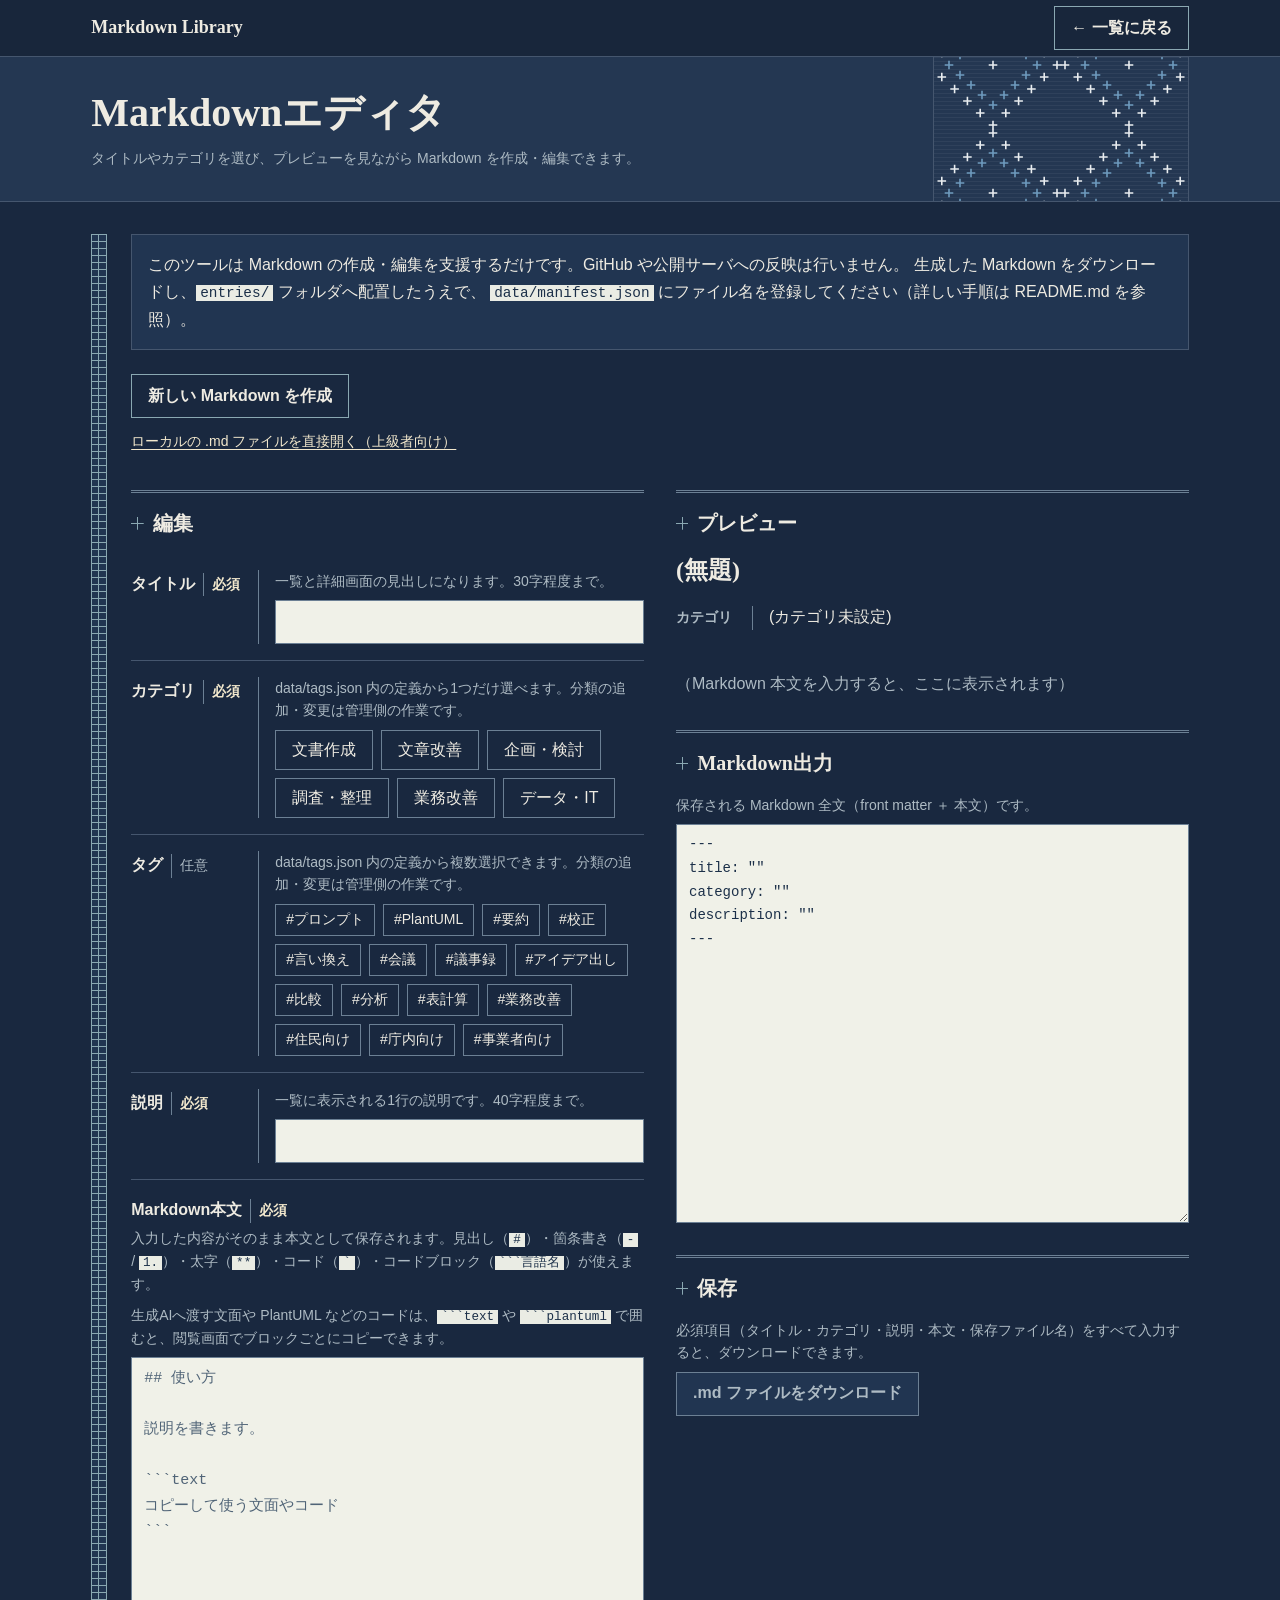
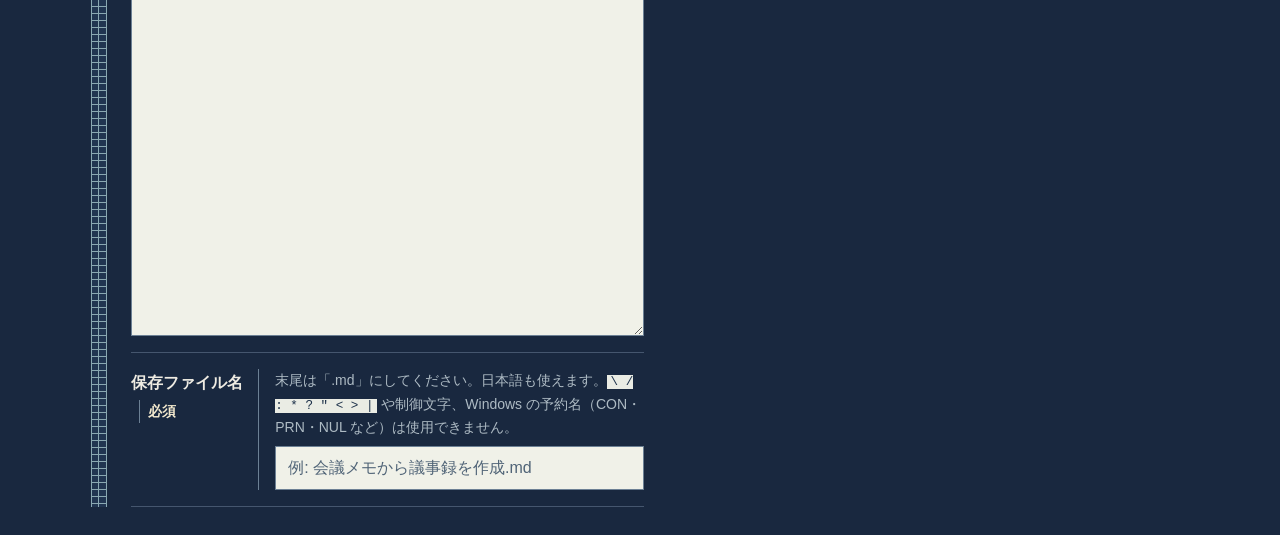
==== commit 8cd16a28: "Apply Okinawa Thread UI design to Markdown Library" ====
--- a/editor.html
+++ b/editor.html
@@ -4,23 +4,29 @@
 <meta charset="utf-8">
 <meta name="viewport" content="width=device-width, initial-scale=1">
 <title>Markdownエディタ | Markdown Library</title>
-<link rel="icon" href="data:image/svg+xml,%3Csvg xmlns=%27http://www.w3.org/2000/svg%27 viewBox=%270 0 16 16%27%3E%3Crect width=%2716%27 height=%2716%27 rx=%273%27 fill=%27%2314548c%27/%3E%3Cpath d=%27M4 5h8M4 8h8M4 11h5%27 stroke=%27%23fff%27 stroke-width=%271.5%27 stroke-linecap=%27round%27/%3E%3C/svg%3E">
+<link rel="icon" href="data:image/svg+xml,%3Csvg xmlns=%27http://www.w3.org/2000/svg%27 viewBox=%270 0 16 16%27%3E%3Crect width=%2716%27 height=%2716%27 rx=%273%27 fill=%27%2319283f%27/%3E%3Cpath d=%27M4 5h8M4 8h8M4 11h5%27 stroke=%27%23fff%27 stroke-width=%271.5%27 stroke-linecap=%27round%27/%3E%3C/svg%3E">
 <link rel="stylesheet" href="css/style.css">
 <link rel="stylesheet" href="css/editor.css">
 </head>
 <body class="page-editor">
 
 <header class="site-header">
-  <div class="container site-header-inner">
+  <div class="container editor-nav">
     <p class="site-title"><a href="index.html">Markdown Library</a></p>
     <a class="button button-secondary" href="index.html">← 一覧に戻る</a>
+  </div>
+  <div class="editor-hero">
+    <div class="container site-header-inner">
+      <div class="site-header-text">
+        <h1 class="site-title">Markdownエディタ</h1>
+        <p class="site-lead">タイトルやカテゴリを選び、プレビューを見ながら Markdown を作成・編集できます。</p>
+      </div>
+      <span class="hero-pattern" aria-hidden="true"></span>
+    </div>
   </div>
 </header>
 
 <main class="container editor-main">
-
-  <h1 class="page-title">Markdownエディタ</h1>
-  <p class="page-lead">タイトルやカテゴリなどの設定（front matter）を手書きせずに、Markdown の作成・編集を行うための支援ツールです。</p>
 
   <div class="notice">
     このツールは Markdown の作成・編集を支援するだけです。GitHub や公開サーバへの反映は行いません。
@@ -45,7 +51,7 @@
   <div class="editor-grid">
 
     <section class="form-section">
-      <h2 class="section-title">編集</h2>
+      <h2 class="chapter-title">編集</h2>
 
       <div class="field">
         <label class="field-label" for="f-title">タイトル<span class="req">必須</span></label>
@@ -73,7 +79,7 @@
         <input type="text" id="f-description" class="input" maxlength="80" autocomplete="off" aria-describedby="description-hint">
       </div>
 
-      <div class="field">
+      <div class="field field-wide">
         <label class="field-label" for="f-body">Markdown本文<span class="req">必須</span></label>
         <p id="body-hint" class="support-text">
           入力した内容がそのまま本文として保存されます。見出し（<code>#</code>）・箇条書き（<code>-</code> / <code>1.</code>）・太字（<code>**</code>）・コード（<code>`</code>）・コードブロック（<code>```言語名</code>）が使えます。
@@ -95,14 +101,14 @@
     </section>
 
     <section class="preview-section">
-      <h2 class="section-title">プレビュー</h2>
+      <h2 class="chapter-title">プレビュー</h2>
       <article id="preview-detail" class="detail preview-detail"></article>
 
-      <h2 class="section-title">Markdown出力</h2>
+      <h2 class="chapter-title">Markdown出力</h2>
       <p class="support-text">保存される Markdown 全文（front matter ＋ 本文）です。</p>
       <textarea id="raw-output" class="input raw-output" readonly rows="16" aria-label="生成される Markdown"></textarea>
 
-      <h2 class="section-title">保存</h2>
+      <h2 class="chapter-title">保存</h2>
       <p class="support-text">必須項目（タイトル・カテゴリ・説明・本文・保存ファイル名）をすべて入力すると、ダウンロードできます。</p>
       <div class="save-row">
         <button type="button" id="btn-download" class="button button-primary" disabled>.md ファイルをダウンロード</button>
--- a/css/style.css
+++ b/css/style.css
@@ -1,42 +1,27 @@
-/*
- * Markdown Library — 画面共通スタイル（外部フォント・CDN 不使用）
- *
- * 業務で「検索して、読んで、再利用する」ための実用サイトとして、
- * 装飾を抑え、情報の階層・余白・操作の重要度で構成する。
- * デジタル庁デザインシステム（DADS）の設計思想（階層・可読性・規則的な余白・
- * ボタンの役割分担・フォーカスの視認性）を、この規模に必要な分だけ取り入れている。
- *
- * 目次
- *   1. デザイントークン
- *   2. 基本
- *   3. レイアウト（ヘッダー・フッター）
- *   4. 部品（リンク・ボタン・フォーム・通知・チップ・タグ）
- *   5. 一覧画面
- *   6. 詳細画面・Markdown 本文
- *   7. 補助・レスポンシブ
- */
+/* Markdown Library — 糸の交点の共通スタイル */
+@import url("assets/tokens.css");
 
 /* ---------- 1. デザイントークン ---------- */
 
 :root {
-  /* 色: 白地・濃い文字・控えめな罫線を基本とし、アクセントは「リンクと主要操作」に限る */
-  --ink: #1a1a1a;          /* 本文 */
-  --ink-soft: #595959;     /* 補助情報（白地で 7:1） */
-  --line: #d9d9d9;         /* 区切りの罫線 */
-  --border: #767676;       /* 入力欄・操作部品の枠線（白地で 4.5:1） */
-  --surface: #f5f5f5;      /* コードや通知などの薄い面 */
-  --accent: #14548c;       /* リンク・主要操作（白地で 7.9:1） */
-  --accent-dark: #0e3f6b;
-  --accent-tint: #e8f0f7;
-  --danger: #b3261e;
-  --danger-tint: #fdf0ef;
-  --success: #1d6b3f;
-  --success-tint: #eaf5ee;
-  --warning-ink: #5c4400;
-  --warning-line: #b78103;
-  --warning-tint: #fff8e1;
-  --focus-ink: #1a1a1a;
-  --focus-ring: #ffd43d;
+  --ink: var(--ot-text);
+  --ink-soft: var(--ot-muted);
+  --line: var(--ot-line);
+  --border: var(--ot-rule);
+  --surface: var(--ot-rail);
+  --accent: var(--ot-cream);
+  --accent-dark: #fff7e3;
+  --danger: var(--ot-error);
+  --danger-tint: #382c3b;
+  --warning-ink: var(--ot-cream);
+  --warning-line: var(--ot-rule);
+  --warning-tint: var(--ot-header);
+  --paper: #faf7ef;
+  --paper-muted: #506477;
+  --paper-line: #b3bdc2;
+  --paper-code: #eaece4;
+  --page-gutter: clamp(1rem, 4vw, 3.25rem);
+  --label-width: 8rem;
 
   /* 余白: 4px を最小に 8px 基準で段階を限る（rem で文字サイズ設定に追従） */
   --s1: 0.25rem;  /*  4px */
@@ -54,15 +39,8 @@
   --fs-2xl: 1.5rem;
   --fs-3xl: 1.75rem;
 
-  /* 角丸は「操作部品」だけ。面・コード・通知は角を丸めない */
-  --radius-control: 4px;
-  --radius-tag: 2px;
-
-  --tap: 2.75rem;  /* 44px: 押しやすさの基準 */
-
-  /* 外部フォントは使わず、各 OS に標準で入っている日本語フォントを使う */
-  --font-sans: "Noto Sans JP", "Hiragino Sans", "Hiragino Kaku Gothic ProN",
-    "BIZ UDPGothic", "Yu Gothic UI", "Meiryo UI", "Meiryo", sans-serif;
+  --tap: 2.75rem;
+
   --font-mono: ui-monospace, "Cascadia Mono", "Consolas", "BIZ UDGothic",
     "Menlo", "Osaka-Mono", "MS Gothic", monospace;
 }
@@ -82,50 +60,76 @@
 
 body {
   margin: 0;
-  background: #fff;
+  background: var(--ot-ground);
   color: var(--ink);
-  font-family: var(--font-sans);
+  font-family: var(--ot-font-gothic);
+  overflow-wrap: anywhere;
   font-size: var(--fs-base);
-  line-height: 1.7;
-}
-
-/* フォーカスは常に表示する（キーボード操作）。黄色の内側＋黒の外側で、どの背景でも見える */
-:focus-visible {
-  outline: 3px solid var(--focus-ink);
+  line-height: var(--ot-line-height);
+}
+
+:focus-visible,
+[tabindex="-1"]:focus {
+  outline: var(--ot-focus-ring);
   outline-offset: 2px;
-  box-shadow: 0 0 0 2px var(--focus-ring);
-}
-
-/* 詳細を開いたときにフォーカスを移すが、輪郭線は表示しない */
-.detail:focus { outline: none; box-shadow: none; }
+  box-shadow: 0 0 0 2px var(--ot-ground);
+}
 
 /* ---------- 3. レイアウト ---------- */
 
 .container {
-  max-width: 60rem;
-  margin: 0 auto;
-  padding: 0 var(--s4);
+  max-width: 75rem;
+  margin-inline: auto;
+  padding-inline: var(--page-gutter);
+}
+
+main.container {
+  position: relative;
+  padding: var(--s5) var(--page-gutter) var(--s5)
+    calc(var(--page-gutter) + var(--ot-rail-width) + var(--s4));
+}
+
+main.container::before {
+  content: "";
+  position: absolute;
+  inset: var(--s5) auto var(--s5) var(--page-gutter);
+  width: var(--ot-rail-width);
+  box-sizing: border-box;
+  border-inline: 1px solid var(--ot-thread);
+  background:
+    linear-gradient(90deg, transparent calc(50% - .5px), var(--ot-thread) calc(50% - .5px),
+      var(--ot-thread) calc(50% + .5px), transparent calc(50% + .5px)),
+    repeating-linear-gradient(var(--ot-thread) 0 1px, transparent 1px 7px),
+    var(--ot-rail);
 }
 
 .site-header {
-  border-bottom: 1px solid var(--line);
+  background: var(--ot-hero);
+  border-bottom: var(--ot-row-line);
 }
 
 .site-header-inner {
   display: flex;
   align-items: center;
-  justify-content: space-between;
-  flex-wrap: wrap;
-  gap: var(--s2) var(--s4);
-  padding-top: var(--s3);
-  padding-bottom: var(--s3);
-}
+  gap: var(--s3) var(--s4);
+  min-height: 9rem;
+}
+
+.site-header-text { flex: 1; }
 
 .site-title {
   margin: 0;
-  font-size: var(--fs-2xl);
+  font-family: var(--ot-font-mincho);
+  font-size: clamp(1.65rem, 3.3vw, 2.5rem);
   font-weight: 700;
-  line-height: 1.4;
+  line-height: 1.3;
+}
+
+.hero-pattern {
+  align-self: stretch;
+  flex: 0 0 clamp(7rem, 22vw, 16rem);
+  background: url("assets/thread-pattern.svg") center / 17rem 16rem repeat;
+  border-inline: var(--ot-row-line);
 }
 
 .site-title a {
@@ -136,13 +140,12 @@
 .site-title a:hover { text-decoration: underline; }
 
 .site-lead {
-  margin: var(--s1) 0 0;
+  margin: var(--s2) 0 0;
   font-size: var(--fs-small);
   color: var(--ink-soft);
 }
 
 .site-footer {
-  margin-top: var(--s6);
   padding: var(--s3) 0 var(--s5);
   border-top: 1px solid var(--line);
   color: var(--ink-soft);
@@ -154,10 +157,9 @@
 kbd {
   padding: 0 var(--s2);
   border: 1px solid var(--border);
-  border-radius: var(--radius-tag);
   font-family: inherit;
   font-size: var(--fs-small);
-  background: #fff;
+  background: transparent;
   color: var(--ink);
 }
 
@@ -186,30 +188,29 @@
   font: inherit;
   font-weight: 700;
   line-height: 1.4;
-  white-space: nowrap;
+  text-align: center;
   text-decoration: none;
   border: 1px solid transparent;
-  border-radius: var(--radius-control);
   cursor: pointer;
 }
 
 .button:hover { text-decoration: none; }
 
 .button-primary {
-  background: var(--accent);
-  border-color: var(--accent);
-  color: #fff;
-}
-
-.button-primary:hover { background: var(--accent-dark); border-color: var(--accent-dark); color: #fff; }
+  background: var(--ot-cream);
+  border-color: var(--ot-cream);
+  color: var(--ot-ground);
+}
+
+.button-primary:hover { background: var(--accent-dark); color: var(--ot-ground); }
 
 .button-secondary {
-  background: #fff;
-  border-color: var(--accent);
-  color: var(--accent);
-}
-
-.button-secondary:hover { background: var(--accent-tint); color: var(--accent-dark); }
+  background: transparent;
+  border-color: var(--ot-thread);
+  color: var(--ink);
+}
+
+.button-secondary:hover { background: var(--surface); color: var(--ink); }
 
 .button-text {
   padding: 0 var(--s2);
@@ -233,7 +234,7 @@
   padding: 0 var(--s3);
   font-size: var(--fs-small);
   font-weight: 400;
-  background: #fff;
+  background: transparent;
   border-color: var(--border);
   color: var(--ink);
 }
@@ -241,23 +242,16 @@
 .button-quiet:hover { border-color: var(--ink); background: var(--surface); color: var(--ink); }
 
 .button:disabled {
-  background: #e8e8e8;
-  border-color: var(--line);
+  background: var(--surface);
+  border-color: var(--border);
   color: var(--ink-soft);
   cursor: not-allowed;
 }
 
-/* コピー済みなどの完了表示（文言も変わるため、色だけで伝えない） */
 .button.is-done {
-  background: var(--success);
-  border-color: var(--success);
-  color: #fff;
-}
-
-.button-quiet.is-done {
-  background: var(--success-tint);
-  border-color: var(--success);
-  color: var(--success);
+  background: var(--ot-lead);
+  border-color: var(--ot-lead);
+  color: var(--ot-ground);
 }
 
 /* コピーの結果で文言の長さが変わっても、ボタンの幅を動かさない */
@@ -272,18 +266,18 @@
   padding: var(--s2) 0.75rem;
   font: inherit;
   line-height: 1.5;
-  color: var(--ink);
-  background: #fff;
+  color: var(--ot-input-text);
+  background: var(--ot-input);
   border: 1px solid var(--border);
-  border-radius: var(--radius-control);
-}
-
-.input:hover { border-color: var(--ink); }
-.input::placeholder { color: var(--ink-soft); opacity: 1; }
+  border-radius: 0;
+}
+
+.input:hover { border-color: var(--ot-thread); }
+.input::placeholder { color: var(--paper-muted); opacity: 1; }
 
 .input[aria-invalid="true"] {
-  border-color: var(--danger);
-  box-shadow: inset 0 0 0 1px var(--danger);
+  border-color: var(--ot-error-line);
+  box-shadow: inset 0 0 0 2px var(--ot-error-line);
 }
 
 .support-text {
@@ -342,7 +336,7 @@
   font: inherit;
   line-height: 1.4;
   color: var(--ink);
-  background: #fff;
+  background: transparent;
   border: 1px solid var(--border);
   cursor: pointer;
 }
@@ -365,41 +359,26 @@
 .chip-count::before { content: "("; }
 .chip-count::after { content: ")"; }
 
-/* カテゴリ: 1つだけ選ぶ区分。四角く、選択中は塗りつぶす */
 .chip-category {
   min-height: 2.5rem;
-  padding: 0 var(--s3);
-  border-radius: var(--radius-control);
-}
-
-.chip-category.is-on {
-  background: var(--accent);
-  border-color: var(--accent);
-  color: #fff;
-  font-weight: 700;
-}
-
-.chip-category.is-on:hover { background: var(--accent-dark); border-color: var(--accent-dark); }
-.chip-category.is-on .chip-count { color: inherit; }
-
-/* タグ: 複数選べる補助的な分類。小さく、選択中は枠線を太くして太字にする */
+  padding: var(--s1) var(--s3);
+}
+
 .chip-tag {
   min-height: 2rem;
-  padding: 0 0.625rem;
-  font-size: var(--fs-small);
-  border-color: var(--border);
-  border-radius: var(--radius-tag);
-}
-
-.chip-tag.is-on {
-  background: var(--accent-tint);
-  border-color: var(--accent);
-  box-shadow: inset 0 0 0 1px var(--accent);
-  color: var(--accent-dark);
+  padding: var(--s1) 0.625rem;
+  font-size: var(--fs-small);
+}
+
+.chip.is-on {
+  background: var(--ot-cream);
+  border-color: var(--ot-cream);
+  color: var(--ot-ground);
   font-weight: 700;
 }
 
-.chip-tag.is-on:hover { background: #d6e5f2; }
+.chip.is-on:hover { background: var(--accent-dark); }
+.chip.is-on .chip-count { color: inherit; }
 
 /* 該当 0 件の選択肢（選べるが、結果は空になる）は破線で示す */
 .chip.is-empty {
@@ -415,9 +394,8 @@
   font-size: var(--fs-small);
   line-height: 1.7;
   color: var(--ink);
-  background: #fff;
+  background: transparent;
   border: 1px solid var(--border);
-  border-radius: var(--radius-tag);
 }
 
 .tag-button { min-height: 1.75rem; cursor: pointer; }
@@ -438,34 +416,62 @@
 
 /* ---------- 5. 一覧画面 ---------- */
 
-/* 検索: 見出し → 補足説明 → 入力欄 の順。入力欄は大きくしすぎない */
-.search-box {
-  max-width: 40rem;
-  margin: var(--s5) 0 var(--s4);
-}
-
-.search-label {
-  display: block;
-  margin-bottom: var(--s1);
-  font-size: var(--fs-lg);
+.chapter {
+  display: grid;
+  grid-template-columns: 11rem minmax(0, 1fr);
+  gap: var(--s4);
+  border-top: var(--ot-chapter-rule);
+}
+
+.chapter-title {
+  margin: 0;
+  padding: var(--s3) 0;
+  font-family: var(--ot-font-mincho);
+  font-size: var(--fs-xl);
+  line-height: 1.45;
+}
+
+.chapter-title::before,
+#detail-view .detail-title::before {
+  content: "";
+  display: inline-block;
+  width: .62em;
+  height: .62em;
+  margin-right: .45em;
+  background:
+    linear-gradient(var(--ot-thread), var(--ot-thread)) center / 100% 1px no-repeat,
+    linear-gradient(var(--ot-thread), var(--ot-thread)) center / 1px 100% no-repeat;
+}
+
+.chapter > .chapter-title {
+  padding-right: var(--s3);
+  border-right: var(--ot-axis);
+}
+
+.filter-row {
+  display: grid;
+  grid-template-columns: var(--label-width) minmax(0, 1fr);
+  gap: var(--s3);
+  padding: var(--s3) 0;
+  border-bottom: var(--ot-row-line);
+}
+
+.row-label {
+  margin: 0;
+  padding-right: var(--s2);
+  border-right: var(--ot-axis);
+  font-size: var(--fs-base);
   font-weight: 700;
 }
 
-.filter-group { margin-bottom: var(--s4); }
-
-.filter-title {
-  margin: 0 0 var(--s1);
-  font-size: var(--fs-base);
-  line-height: 1.5;
-}
-
-/* 現在の絞り込み条件。面や色は付けず、解除できる語として並べる */
+.search-input { max-width: 36rem; }
+
 .active-filters {
   display: flex;
   flex-wrap: wrap;
   align-items: center;
   gap: var(--s2);
-  margin: 0 0 var(--s3);
+  margin-top: var(--s3);
 }
 
 .active-label {
@@ -482,13 +488,12 @@
   font: inherit;
   font-size: var(--fs-small);
   color: var(--ink);
-  background: #fff;
+  background: transparent;
   border: 1px solid var(--border);
-  border-radius: var(--radius-tag);
   cursor: pointer;
 }
 
-.active-item:hover { border-color: var(--danger); background: var(--danger-tint); }
+.active-item:hover { border-color: var(--ot-thread); background: var(--surface); }
 .active-x { font-size: var(--fs-lg); line-height: 1; }
 
 .active-reset {
@@ -506,21 +511,12 @@
 
 .active-reset:hover { color: var(--accent-dark); text-decoration-thickness: 3px; }
 
-/* 一覧: 画像のないテキスト情報なので、枠を付けず罫線で区切る縦のリストにする */
 .results-header {
-  display: flex;
-  align-items: baseline;
-  flex-wrap: wrap;
-  gap: var(--s1) var(--s3);
+  grid-template-columns: 13rem minmax(0, 1fr);
+  align-items: center;
   margin-top: var(--s5);
-  padding-top: var(--s4);
-  border-top: 1px solid var(--line);
-}
-
-.results-title {
-  margin: 0;
-  font-size: var(--fs-xl);
-  line-height: 1.5;
+  background: var(--ot-header);
+  padding-inline: var(--s3);
 }
 
 .count {
@@ -530,13 +526,19 @@
 
 .entry {
   position: relative;
-  padding: var(--s3) 0;
-  border-bottom: 1px solid var(--line);
+  display: grid;
+  grid-template-columns: minmax(0, 36%) minmax(0, 1fr);
+  column-gap: var(--s4);
+  border-bottom: var(--ot-row-line);
+  padding: var(--s3);
 }
 
 /* 主役はタイトル。リンクの当たりは行全体に広げ、タグなど他の操作はその上に出す */
 .entry-title {
-  margin: 0 0 var(--s1);
+  grid-row: span 2;
+  margin: 0;
+  padding-right: var(--s3);
+  border-right: var(--ot-axis);
   font-size: var(--fs-lg);
   line-height: 1.5;
 }
@@ -559,6 +561,7 @@
 }
 
 .entry-meta {
+  grid-column: 2;
   position: relative;
   display: flex;
   flex-wrap: wrap;
@@ -597,12 +600,13 @@
 }
 
 .detail-header {
-  padding-bottom: var(--s4);
-  border-bottom: 1px solid var(--line);
+  padding: var(--s3) 0 var(--s4);
+  border-top: var(--ot-chapter-rule);
 }
 
 .detail-title {
   margin: 0 0 var(--s3);
+  font-family: var(--ot-font-mincho);
   font-size: var(--fs-3xl);
   line-height: 1.4;
 }
@@ -624,13 +628,14 @@
 .detail-meta-row:last-child { margin-bottom: 0; }
 
 .detail-meta dt {
-  flex: 0 0 4.5em;
+  flex: 0 0 5.5em;
+  border-right: var(--ot-axis);
   font-size: var(--fs-small);
   font-weight: 700;
   color: var(--ink-soft);
 }
 
-.detail-meta dd { margin: 0; }
+.detail-meta dd { margin: 0; min-width: 0; }
 
 .detail-tags {
   display: flex;
@@ -644,7 +649,7 @@
   align-items: center;
   flex-wrap: wrap;
   gap: var(--s2) var(--s3);
-  margin: var(--s4) 0 var(--s2);
+  margin: 0 0 var(--s3);
 }
 
 .detail-actions-note {
@@ -657,7 +662,15 @@
 /* 本文: 行間を広めにとり、見出しは太さと前後の余白で階層を示す */
 /* 見出しは文書構造上 h3〜h6 で出力し、見た目は元のレベル（md-h1〜md-h6）に合わせる */
 .markdown-body {
-  margin-top: var(--s5);
+  --ink: var(--ot-input-text);
+  --ink-soft: var(--paper-muted);
+  --line: var(--paper-line);
+  --border: var(--paper-muted);
+  --surface: var(--paper-code);
+  margin-top: var(--s4);
+  padding: clamp(1rem, 3vw, 2.25rem);
+  background: var(--paper);
+  color: var(--ink);
   line-height: 1.85;
   overflow-wrap: anywhere;
 }
@@ -697,8 +710,7 @@
   padding: 0 var(--s1);
   font-family: var(--font-mono);
   font-size: 0.9em;
-  background: #ececec;
-  border-radius: var(--radius-tag);
+  background: var(--paper-code);
 }
 
 /* コードブロック: 業務文書中の引用例として、薄い面と罫線で示す。言語名とコピーは上の帯に置く */
@@ -718,6 +730,7 @@
 }
 
 .code-lang {
+  min-width: 0;
   font-family: var(--font-mono);
   font-size: var(--fs-small);
   font-weight: 700;
@@ -756,15 +769,44 @@
   border: 0;
 }
 
-@media (max-width: 640px) {
-  .container { padding: 0 var(--s3); }
-  .site-title { font-size: var(--fs-xl); }
+@media (max-width: 780px) {
+  .hero-pattern { display: none; }
+}
+
+@media (max-width: 599px) {
+  :root { --ot-rail-width: 8px; }
+
+  main.container {
+    padding: var(--s3) var(--page-gutter) var(--s4)
+      calc(var(--page-gutter) + var(--ot-rail-width) + var(--s2));
+  }
+
+  main.container::before { inset-block: var(--s3) var(--s4); }
+  .site-header-inner {
+    align-items: flex-start;
+    flex-direction: column;
+    justify-content: center;
+    min-height: auto;
+    padding-block: var(--s3);
+  }
+
+  .chapter, .filter-row, .entry { grid-template-columns: minmax(0, 1fr); }
+  .chapter { gap: 0; }
+  .chapter > .chapter-title { border-right: 0; padding-bottom: var(--s2); }
+  .filter-row { gap: var(--s1); }
+  .row-label, .entry-title { border-right: 0; padding-right: 0; }
+  .results-header { grid-template-columns: minmax(0, 1fr); padding-bottom: var(--s2); }
+  .entry { padding-inline: 0; }
+  .entry-title { grid-row: auto; margin-bottom: var(--s1); }
+  .entry-meta { grid-column: auto; }
   .detail-title { font-size: var(--fs-2xl); }
   .markdown-body .md-h1 { font-size: var(--fs-xl); }
   .markdown-body .md-h2 { font-size: var(--fs-lg); }
   .detail-meta-row { flex-direction: column; gap: 0; }
-  .detail-meta dt { flex-basis: auto; }
+  .detail-meta dt { border-right: 0; flex-basis: auto; }
   .detail-actions [data-copy-entry] { flex: 1 1 100%; }
+  .code-block-bar { gap: var(--s2); padding-inline: var(--s2); }
+  .code-copy { min-width: 0; padding-inline: var(--s2); }
 }
 
 /* 強制カラー（高コントラストモード）でも枠線が消えないようにする */
--- a/css/editor.css
+++ b/css/editor.css
@@ -3,32 +3,26 @@
  * style.css のトークン・部品を前提に、フォームとプレビューの配置だけを追加する。
  */
 
-/* 2 カラムを使うため、エディタだけ少し広げる */
-.page-editor .container { max-width: 75rem; }
-
-.editor-main { padding-bottom: var(--s5); }
-
-.page-title {
-  margin: var(--s5) 0 var(--s2);
-  font-size: var(--fs-3xl);
-  line-height: 1.4;
-}
-
-.page-lead {
-  margin: 0 0 var(--s4);
-  color: var(--ink-soft);
-}
-
-/* 章見出し: 太さと下の罫線だけで区切る */
-.section-title {
-  margin: 0 0 var(--s3);
-  padding-bottom: var(--s2);
-  font-size: var(--fs-xl);
-  line-height: 1.5;
-  border-bottom: 1px solid var(--line);
-}
-
-.preview-section .section-title:not(:first-child) { margin-top: var(--s5); }
+.editor-nav {
+  display: flex;
+  align-items: center;
+  justify-content: space-between;
+  flex-wrap: wrap;
+  gap: var(--s2);
+  min-height: 3.5rem;
+  padding-block: var(--s1);
+}
+
+.editor-nav .site-title { font-size: var(--fs-lg); }
+.page-editor .site-header { background: var(--ot-topbar); }
+
+.editor-hero {
+  background: var(--ot-hero);
+  border-top: var(--ot-row-line);
+}
+
+.editor-grid .chapter-title { border-top: var(--ot-chapter-rule); }
+.preview-section .chapter-title:not(:first-child) { margin-top: var(--s5); }
 
 /* 作成・読み込み */
 .load-section { margin-bottom: var(--s5); }
@@ -68,27 +62,42 @@
 .editor-grid {
   display: grid;
   grid-template-columns: minmax(0, 1fr) minmax(0, 1fr);
-  gap: var(--s6);
+  gap: var(--s5);
   align-items: start;
 }
 
-/* フォーム: ラベル → 補足説明 → 入力欄 → エラー */
-.field { margin-bottom: var(--s5); }
-
+/* ラベルと値の軸をそろえる。本文は入力幅を確保する。 */
+.field {
+  display: grid;
+  grid-template-columns: var(--label-width) minmax(0, 1fr);
+  column-gap: var(--s3);
+  padding: var(--s3) 0;
+  border-bottom: var(--ot-row-line);
+}
+
+.field > :not(.field-label) { grid-column: 2; }
 .field-label {
-  display: block;
-  margin-bottom: var(--s1);
-  font-size: var(--fs-base);
+  grid-row: 1 / span 3;
+  align-self: stretch;
+  margin: 0;
+  padding-right: var(--s2);
+  border-right: var(--ot-axis);
   font-weight: 700;
 }
+
+.field-wide { display: block; }
+.field-wide .field-label { display: block; border: 0; margin-bottom: var(--s1); }
 
 .req,
 .opt {
+  display: inline-block;
   margin-left: var(--s2);
-  font-size: var(--fs-small);
-}
-
-.req { font-weight: 700; color: var(--danger); }
+  padding-left: var(--s2);
+  border-left: var(--ot-axis);
+  font-size: var(--fs-small);
+}
+
+.req { font-weight: 700; color: var(--ot-cream); }
 .opt { font-weight: 400; color: var(--ink-soft); }
 
 .field textarea { resize: vertical; }
@@ -132,18 +141,17 @@
   color: var(--ink);
 }
 
-.chip-unknown:hover { background: #fbefc9; border-color: var(--warning-ink); }
-
-/* プレビュー: 閲覧画面と同じ表示。入力欄と区別するため枠で囲む */
+.chip-unknown:hover { background: var(--surface); border-color: var(--warning-ink); }
+
+/* 閲覧画面と同じ本文面を使う */
 .preview-detail {
   min-height: 5rem;
-  padding: var(--s3) var(--s4) var(--s4);
-  border: 1px solid var(--line);
+  padding: 0;
 }
 
 .preview-detail .detail-title { font-size: var(--fs-2xl); }
-.preview-detail .detail-header { padding-bottom: var(--s3); }
-.preview-detail .markdown-body { margin-top: var(--s4); }
+.preview-detail .detail-header { border-top: 0; padding: 0 0 var(--s3); }
+.preview-detail .markdown-body { margin-top: 0; }
 
 .preview-empty {
   margin: var(--s4) 0 0;
@@ -154,7 +162,6 @@
   font-family: var(--font-mono);
   font-size: var(--fs-small);
   line-height: 1.7;
-  background: var(--surface);
   resize: vertical;
 }
 
@@ -168,7 +175,8 @@
 .manifest-snippet {
   margin: var(--s2) 0 0;
   padding: var(--s2) var(--s3);
-  background: #fff;
+  background: var(--ot-input);
+  color: var(--ot-input-text);
   border: 1px solid var(--line);
   font-family: var(--font-mono);
   font-size: var(--fs-small);
@@ -176,16 +184,15 @@
   word-break: break-word;
 }
 
-.page-editor code {
+.page-editor .support-text code,
+.page-editor .notice code {
   padding: 0 var(--s1);
   font-family: var(--font-mono);
   font-size: 0.9em;
-  background: #ececec;
-  border-radius: var(--radius-tag);
-}
-
-.page-editor .preview-detail .code-block code,
-.page-editor .manifest-snippet code { padding: 0; background: none; }
+  background: var(--paper-code);
+  color: var(--ot-input-text);
+}
+
 
 @media (min-width: 901px) {
   .preview-section { position: sticky; top: var(--s3); }
@@ -195,7 +202,12 @@
   .editor-grid { grid-template-columns: 1fr; gap: var(--s5); }
 }
 
-@media (max-width: 640px) {
-  .page-title { font-size: var(--fs-2xl); }
-  .preview-detail { padding: var(--s3); }
-}
+@media (max-width: 599px) {
+  .field { display: block; }
+  .field-label {
+    display: block;
+    border-right: 0;
+    padding-right: 0;
+    margin-bottom: var(--s1);
+  }
+}
